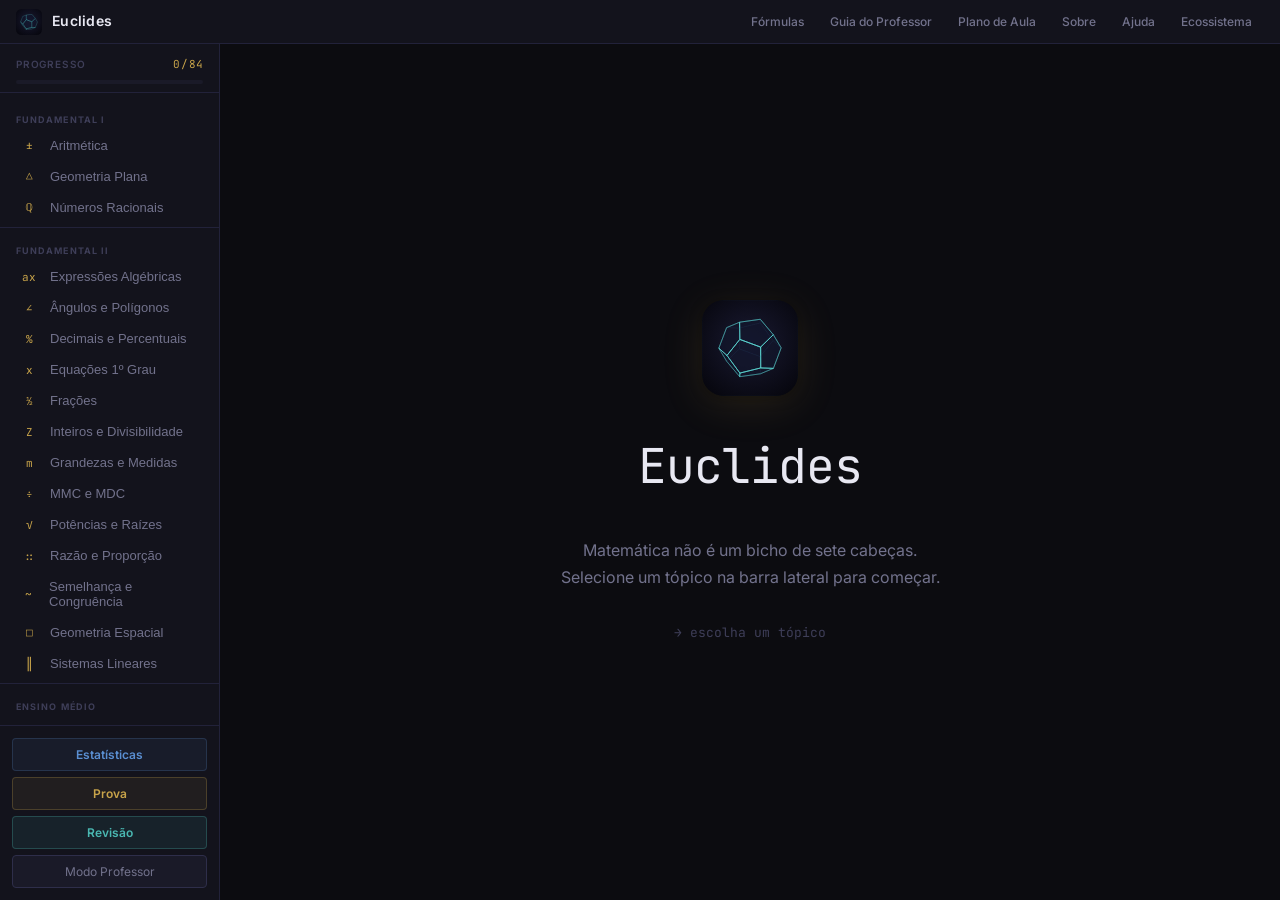
==== index.html @ f2fad710 "bugfixes, new documentation and new feature" ====
<!DOCTYPE html>
<html lang="pt-BR">
<head>
  <meta charset="UTF-8"/>
  <meta name="viewport" content="width=device-width, initial-scale=1.0"/>
  <title>Euclides</title>
  <link rel="preconnect" href="https://fonts.googleapis.com"/>
  <link href="https://fonts.googleapis.com/css2?family=Inter:wght@400;500;600&family=JetBrains+Mono:wght@400;500&display=swap" rel="stylesheet"/>
  <link rel="stylesheet" href="style.css"/>
  <link rel="icon" type="image/svg+xml" href="icon.svg"/>
  <link rel="manifest" href="manifest.json"/>
</head>
<body>
  <!-- ── Top bar ─────────────────────────────────────────────────── -->
  <header id="topbar">
    <div id="topbar-brand">
      <img src="icon.svg" class="logo-mark" alt="Euclides"/>
      <span class="logo-text">Euclides</span>
    </div>
    <nav id="topbar-nav">
      <a class="topbar-tab" href="formulas.html">Fórmulas</a>
      <a class="topbar-tab" href="guia-professor.html">Guia do Professor</a>
      <a class="topbar-tab" href="plano-aula.html">Plano de Aula</a>
      <button class="topbar-tab" onclick="TopPanel.open('sobre')">Sobre</button>
      <button class="topbar-tab" onclick="TopPanel.open('ajuda')">Ajuda</button>
      <button class="topbar-tab" onclick="TopPanel.open('ecossistema')">Ecossistema</button>
    </nav>
  </header>

  <!-- ── App shell ─────────────────────────────────────────────────── -->
  <div id="app">
    <aside id="sidebar">
      <div id="sidebar-header">
        <button id="btn-sidebar-close" onclick="Sidebar.close()" aria-label="Fechar menu">&times;</button>
      </div>
      <div id="progress-bar-wrap"></div>
      <nav id="topic-nav"></nav>
      <div id="sidebar-footer">
        <button id="btn-stats" onclick="Router.navigate('stats')">Estatísticas</button>
        <button id="btn-exam" onclick="Router.navigate('exam')">Prova</button>
        <button id="btn-review" onclick="Router.navigate('review')">Revisão</button>
        <button id="btn-teacher" onclick="Router.navigate('teacher')">Modo Professor</button>
      </div>
    </aside>
    <main id="main">
      <div id="mobile-bar">
        <button id="btn-hamburger" onclick="Sidebar.open()" aria-label="Abrir menu">&#9776;</button>
        <span class="mobile-title">Euclides</span>
      </div>
      <div id="view"></div>
    </main>
    <div id="sidebar-overlay" onclick="Sidebar.close()"></div>
  </div>

  <!-- ── Top panel modals ──────────────────────────────────────────── -->
  <div id="tpanel-overlay" onclick="TopPanel.close()"></div>
  <div id="tpanel" role="dialog" aria-modal="true">
    <div id="tpanel-header">
      <span id="tpanel-title"></span>
      <button id="tpanel-close" onclick="TopPanel.close()" aria-label="Fechar">&times;</button>
    </div>
    <div id="tpanel-body"></div>
  </div>
  <script src="js/progress.js"></script>
  <script src="js/ui.js"></script>
  <script src="js/renderer.js"></script>
  <script src="math/rng.js"></script>
  <script>window.MathGenerators = {};</script>
  <script src="math/generators/efI.js"></script>
  <script src="math/generators/efII.js"></script>
  <script src="math/generators/algebra.js"></script>
  <script src="math/generators/functions.js"></script>
  <script src="math/generators/geometry.js"></script>
  <script src="math/generators/trig.js"></script>
  <script src="math/generators/prob.js"></script>
  <script src="math/generators/matrices_logic.js"></script>
  <script src="math/generators/calculus_adv.js"></script>
  <script src="math/generators/calc_I.js"></script>
  <script src="math/generators/calc_II.js"></script>
  <script src="math/generators/calc_III.js"></script>
  <script src="math/generators/lin_alg.js"></script>
  <script src="math/generators/ode_prob.js"></script>
  <script src="math/generators/numeric_transforms.js"></script>
  <script src="math/generators/lin_alg_adv.js"></script>
  <script src="math/generators/batch3.js"></script>
  <script src="math/generators/batch4.js"></script>
  <script src="math/fallback.js"></script>
  <script src="js/wasm-loader.js"></script>
  <script src="js/teacher.js"></script>
  <script src="js/router.js"></script>

  <!-- Fundamental I (3) -->
  <script src="modules/arithmetic.js"></script>
  <script src="modules/geometry.js"></script>
  <script src="modules/rationals.js"></script>

  <!-- Fundamental II (13) -->
  <script src="modules/algebraic.js"></script>
  <script src="modules/angles.js"></script>
  <script src="modules/decimals.js"></script>
  <script src="modules/equations1.js"></script>
  <script src="modules/fractions.js"></script>
  <script src="modules/integers.js"></script>
  <script src="modules/measures.js"></script>
  <script src="modules/mmc_mdc.js"></script>
  <script src="modules/powers.js"></script>
  <script src="modules/ratio.js"></script>
  <script src="modules/similarity.js"></script>
  <script src="modules/spatial.js"></script>
  <script src="modules/systems.js"></script>

  <!-- Ensino Médio (31) -->
  <script src="modules/analytic_geo.js"></script>
  <script src="modules/binomial.js"></script>
  <script src="modules/calculus.js"></script>
  <script src="modules/cartesian.js"></script>
  <script src="modules/combinatorics.js"></script>
  <script src="modules/complex.js"></script>
  <script src="modules/conics.js"></script>
  <script src="modules/dataanalysis.js"></script>
  <script src="modules/equations2.js"></script>
  <script src="modules/exponential.js"></script>
  <script src="modules/factoring.js"></script>
  <script src="modules/finance.js"></script>
  <script src="modules/functions.js"></script>
  <script src="modules/inequalities.js"></script>
  <script src="modules/inverse_func.js"></script>
  <script src="modules/logarithms.js"></script>
  <script src="modules/logic.js"></script>
  <script src="modules/matrices.js"></script>
  <script src="modules/modular.js"></script>
  <script src="modules/nonlinear.js"></script>
  <script src="modules/polynomials.js"></script>
  <script src="modules/prob_advanced.js"></script>
  <script src="modules/probability.js"></script>
  <script src="modules/progressions.js"></script>
  <script src="modules/real_numbers.js"></script>
  <script src="modules/series.js"></script>
  <script src="modules/statistics.js"></script>
  <script src="modules/trig.js"></script>
  <script src="modules/trig_circle.js"></script>
  <script src="modules/trig_graphs.js"></script>
  <script src="modules/vectors.js"></script>

  <!-- Ensino Superior (32) -->
  <script src="modules/calc_limits.js"></script>
  <script src="modules/derivatives.js"></script>
  <script src="modules/curve_analysis.js"></script>
  <script src="modules/optimization.js"></script>
  <script src="modules/integrals.js"></script>
  <script src="modules/definite_integrals.js"></script>
  <script src="modules/series_calc.js"></script>
  <script src="modules/partial_deriv.js"></script>
  <script src="modules/multiple_integrals.js"></script>
  <script src="modules/vector_calc.js"></script>
  <script src="modules/gauss_elim.js"></script>
  <script src="modules/vector_spaces.js"></script>
  <script src="modules/lin_transformations.js"></script>
  <script src="modules/eigenvalues_adv.js"></script>
  <script src="modules/ode_first.js"></script>
  <script src="modules/ode_second.js"></script>
  <script src="modules/distributions.js"></script>
  <script src="modules/inference.js"></script>
  <script src="modules/regression.js"></script>
  <script src="modules/newton_raphson.js"></script>
  <script src="modules/numeric_integ.js"></script>
  <script src="modules/euler_method.js"></script>
  <script src="modules/gram_schmidt.js"></script>
  <script src="modules/lu_factoring.js"></script>
  <script src="modules/quadratic_forms.js"></script>
  <script src="modules/laplace.js"></script>
  <script src="modules/fourier_series.js"></script>
  <script src="modules/lagrange.js"></script>
  <script src="modules/linear_prog.js"></script>
  <script src="modules/markov.js"></script>
  <script src="modules/graph_theory.js"></script>
  <script src="modules/heat_eq.js"></script>
  <script src="modules/complex_var.js"></script>
  <script src="modules/runge_kutta.js"></script>
  <script src="modules/wave_eq.js"></script>
  <script src="modules/interpolation.js"></script>
  <script src="modules/ode_systems.js"></script>

  <script src="js/stats.js"></script>
  <script src="js/sidebar.js"></script>
  <script src="js/anim.js"></script>
  <script src="js/review.js"></script>
  <script src="js/completion.js"></script>
  <script src="js/exam.js"></script>
  <script src="js/main.js"></script>
  <script>
  /* ── TopPanel — modal controller ──────────────────────────────── */
  var TopPanel = (function () {
    var _current = null;

    var _content = {
      sobre: {
        title: 'Sobre o Euclides',
        html:
          '<p>Euclides é uma plataforma de ensino de matemática desenvolvida para cobrir ' +
          'do Ensino Fundamental I ao Ensino Superior, com foco em clareza conceitual e prática adaptativa.</p>' +
          '<h3>Cobertura</h3>' +
          '<p>84 tópicos em 4 níveis: Fundamental I, Fundamental II, Ensino Médio e Ensino Superior. ' +
          'O Ensino Superior inclui Cálculo I/II/III, Álgebra Linear, EDO, EDP, Transformadas, ' +
          'Cálculo Numérico, Grafos e Variável Complexa.</p>' +
          '<h3>Tecnologia</h3>' +
          '<p>Aplicação browser-only em HTML, CSS e JavaScript puro. Sem frameworks, sem servidor. ' +
          'Funciona offline após o primeiro acesso (PWA).</p>' +
          '<h3>Filosofia</h3>' +
          '<p>Sem infantilização. Cada tópico apresenta a matemática real — canvas com planos cartesianos, ' +
          'curvas e retratos de fase — seguido de prática com dificuldade adaptativa.</p>'
      },
      ajuda: {
        title: 'Ajuda',
        html:
          '<h3>Como usar</h3>' +
          '<div class="help-step"><div class="help-num">1</div><div>Escolha um tópico no menu lateral. Os grupos seguem a progressão curricular.</div></div>' +
          '<div class="help-step"><div class="help-num">2</div><div>Leia o <strong style="color:var(--text)">Conceito</strong> — teoria com visualização em canvas.</div></div>' +
          '<div class="help-step"><div class="help-num">3</div><div>Acompanhe o <strong style="color:var(--text)">Exemplo</strong> — resolução passo a passo.</div></div>' +
          '<div class="help-step"><div class="help-num">4</div><div>Pratique — exercícios com dificuldade ajustada pelo seu desempenho.</div></div>' +
          '<h3>Funcionalidades</h3>' +
          '<p><strong style="color:var(--text)">Prova</strong> — 20 questões cronometradas (30 min) de tópicos variados.</p>' +
          '<p><strong style="color:var(--text)">Revisão</strong> — seleção automática dos tópicos com menor acurácia.</p>' +
          '<p><strong style="color:var(--text)">Estatísticas</strong> — acurácia global, por nível e por tópico.</p>' +
          '<p><strong style="color:var(--text)">Modo Professor</strong> — criação de exercícios personalizados e folha imprimível com gabarito.</p>' +
          '<h3>Dificuldade adaptativa</h3>' +
          '<p>A dificuldade (1–5) sobe após 4 acertos consecutivos e cai após 4 erros nos últimos 5 exercícios.</p>'
      },
      ecossistema: {
        title: 'Ecossistema',
        html:
          '<p>Plataformas educacionais do mesmo ecossistema.</p>' +
          '<a class="eco-link" href="https://luddevergard3n.github.io/quintiliano/" target="_blank" rel="noopener">' +
            '<div><div class="eco-link-name">Quintiliano</div><div class="eco-link-desc">Português e literatura</div></div>' +
          '</a>' +
          '<a class="eco-link" href="https://luddevergard3n.github.io/johnson-english/" target="_blank" rel="noopener">' +
            '<div><div class="eco-link-name">Johnson English</div><div class="eco-link-desc">L\u00edngua inglesa</div></div>' +
          '</a>' +
          '<a class="eco-link" href="https://luddevergard3n.github.io/humboldt/" target="_blank" rel="noopener">' +
            '<div><div class="eco-link-name">Humboldt</div><div class="eco-link-desc">Geografia</div></div>' +
          '</a>' +
          '<a class="eco-link" href="https://luddevergard3n.github.io/Herodoto/" target="_blank" rel="noopener">' +
            '<div><div class="eco-link-name">Her\u00f3doto</div><div class="eco-link-desc">Hist\u00f3ria</div></div>' +
          '</a>' +
          '<a class="eco-link" href="https://luddevergard3n.github.io/lavoisier/" target="_blank" rel="noopener">' +
            '<div><div class="eco-link-name">Lavoisier</div><div class="eco-link-desc">Qu\u00edmica</div></div>' +
          '</a>' +
          '<a class="eco-link" href="https://luddevergard3n.github.io/archimedes/" target="_blank" rel="noopener">' +
            '<div><div class="eco-link-name">Archimedes</div><div class="eco-link-desc">F\u00edsica</div></div>' +
          '</a>'
      }
    };

    function open(key) {
      if (_current === key) { close(); return; }
      _current = key;
      var c = _content[key];
      document.getElementById('tpanel-title').textContent = c.title;
      document.getElementById('tpanel-body').innerHTML = c.html;
      document.getElementById('tpanel').classList.add('open');
      document.getElementById('tpanel-overlay').classList.add('open');
      document.querySelectorAll('.topbar-tab').forEach(function (b) {
        b.classList.toggle('active', b.textContent.toLowerCase().replace('\u00e9','e') === key);
      });
    }

    function close() {
      _current = null;
      document.getElementById('tpanel').classList.remove('open');
      document.getElementById('tpanel-overlay').classList.remove('open');
      document.querySelectorAll('.topbar-tab').forEach(function (b) {
        b.classList.remove('active');
      });
    }

    document.addEventListener('keydown', function (e) {
      if (e.key === 'Escape') close();
    });

    return { open: open, close: close };
  })();
  </script>
</body>
</html>
---- style.css ----
/* ================================================================
   Euclides — Design System
   Identity: mathematical precision, scholarly warmth.
   No gradients, no rounded excess. Grid-based, deliberate.
   ================================================================ */

/* ── Tokens ─────────────────────────────────────────────────────── */
:root {
  --bg:          #0c0c10;
  --surface:     #13131c;
  --surface-2:   #1a1a28;
  --border:      #22223a;
  --border-2:    #2e2e4a;

  --text:        #e8e8f2;
  --text-muted:  #72728c;
  --text-dim:    #3e3e58;

  --gold:        #c8a44a;    /* primary accent */
  --gold-light:  #e0bb6a;
  --gold-dim:    rgba(200,164,74,.15);

  --teal:        #4ab8b2;    /* canvas / interactive */
  --blue:        #5a8fd2;    /* secondary actions */
  --green:       #4e9e70;    /* correct */
  --red:         #c45252;    /* wrong */

  --sidebar-w:   220px;
  --radius:      4px;
  --gap:         24px;

  --font-ui:     'Inter', system-ui, sans-serif;
  --font-mono:   'JetBrains Mono', 'Fira Code', monospace;
}

/* ── Reset ──────────────────────────────────────────────────────── */
*, *::before, *::after { box-sizing: border-box; margin: 0; padding: 0; }

html, body { height: 100%; overflow: hidden; }

body {
  font-family: var(--font-ui);
  font-size: 14px;
  background: var(--bg);
  color: var(--text);
  line-height: 1.6;
  -webkit-font-smoothing: antialiased;
}

/* ── App shell ──────────────────────────────────────────────────── */
/* ── Top bar ────────────────────────────────────────────────────── */
#topbar {
  height: 44px;
  flex-shrink: 0;
  background: var(--surface);
  border-bottom: 1px solid var(--border);
  display: flex;
  align-items: center;
  justify-content: space-between;
  padding: 0 16px;
  position: relative;
  z-index: 200;
}

#topbar-brand {
  display: flex;
  align-items: center;
  gap: 10px;
}

#topbar-brand .logo-mark {
  width: 26px;
  height: 26px;
  flex-shrink: 0;
}

#topbar-brand .logo-text {
  font-size: 14px;
  font-weight: 600;
  letter-spacing: .02em;
  color: var(--text);
}

#topbar-nav {
  display: flex;
  gap: 2px;
}

.topbar-tab {
  background: transparent;
  border: none;
  color: var(--text-muted);
  font-family: var(--font-ui);
  font-size: 12px;
  font-weight: 500;
  padding: 5px 12px;
  border-radius: var(--radius);
  cursor: pointer;
  transition: color .15s, background .15s;
  text-decoration: none;
  display: inline-flex;
  align-items: center;
}

.topbar-tab:hover {
  color: var(--text);
  background: var(--surface-2);
}

.topbar-tab.active {
  color: var(--gold);
  background: var(--gold-dim);
}

/* ── App shell (below topbar) ───────────────────────────────────── */
body {
  display: flex;
  flex-direction: column;
  height: 100vh;
  overflow: hidden;
}

#app {
  display: flex;
  flex: 1;
  overflow: hidden;
}

/* ── Sidebar ────────────────────────────────────────────────────── */
#sidebar {
  width: var(--sidebar-w);
  flex-shrink: 0;
  background: var(--surface);
  border-right: 1px solid var(--border);
  display: flex;
  flex-direction: column;
  overflow: hidden;
}

#sidebar-header {
  display: none;   /* shown only on mobile via media query */
  align-items: center;
  justify-content: flex-end;
  padding: 10px 12px 8px;
  border-bottom: 1px solid var(--border);
  min-height: 36px;
}

/* logo styles defined inside #topbar-brand above */

#topic-nav {
  flex: 1;
  overflow-y: auto;
  padding: 8px 0;
  scrollbar-width: thin;
  scrollbar-color: var(--border-2) transparent;
}

.nav-section-label {
  font-size: 9px;
  font-weight: 700;
  letter-spacing: .12em;
  text-transform: uppercase;
  color: var(--text-dim);
  padding: 16px 16px 3px;
  border-top: 1px solid var(--border);
  margin-top: 4px;
}

.nav-section-label:first-child {
  border-top: none;
  margin-top: 0;
  padding-top: 12px;
}

.nav-subgroup-label {
  font-size: 9px;
  font-weight: 600;
  letter-spacing: .08em;
  text-transform: uppercase;
  color: var(--gold);
  opacity: .55;
  padding: 8px 20px 2px;
}

.nav-item {
  display: flex;
  align-items: center;
  gap: 10px;
  padding: 8px 16px;
  cursor: pointer;
  color: var(--text-muted);
  font-size: 13px;
  border: none;
  background: none;
  width: 100%;
  text-align: left;
  transition: color .15s, background .15s;
  border-left: 2px solid transparent;
}

.nav-item:hover {
  color: var(--text);
  background: var(--surface-2);
}

.nav-item.active {
  color: var(--gold);
  background: var(--gold-dim);
  border-left-color: var(--gold);
}

.nav-item.coming-soon {
  opacity: .4;
  cursor: not-allowed;
}

.nav-item.coming-soon:hover {
  color: var(--text-muted);
  background: none;
}

.nav-badge {
  margin-left: auto;
  font-size: 10px;
  font-family: var(--font-mono);
  background: var(--surface-2);
  color: var(--text-dim);
  padding: 1px 5px;
  border-radius: 2px;
}

.nav-item.active .nav-badge,
.nav-item:hover .nav-badge {
  background: var(--gold-dim);
  color: var(--gold);
}

#sidebar-footer {
  padding: 12px;
  border-top: 1px solid var(--border);
}

#btn-teacher {
  width: 100%;
  padding: 8px;
  background: var(--surface-2);
  border: 1px solid var(--border-2);
  border-radius: var(--radius);
  color: var(--text-muted);
  font-family: var(--font-ui);
  font-size: 12px;
  cursor: pointer;
  transition: color .15s, border-color .15s;
}

#btn-teacher:hover {
  color: var(--text);
  border-color: var(--gold);
}

/* ── Top panel modal ─────────────────────────────────────────────── */
#tpanel-overlay {
  display: none;
  position: fixed;
  inset: 0;
  background: rgba(0,0,0,.5);
  z-index: 500;
}

#tpanel {
  display: none;
  position: fixed;
  top: 44px;
  right: 0;
  width: 320px;
  max-height: calc(100vh - 44px);
  background: var(--surface);
  border-left: 1px solid var(--border);
  border-bottom: 1px solid var(--border);
  z-index: 501;
  flex-direction: column;
  overflow: hidden;
}

#tpanel.open,
#tpanel-overlay.open {
  display: flex;
}

#tpanel-header {
  display: flex;
  align-items: center;
  justify-content: space-between;
  padding: 14px 16px 12px;
  border-bottom: 1px solid var(--border);
  flex-shrink: 0;
}

#tpanel-title {
  font-family: var(--font-ui);
  font-size: 13px;
  font-weight: 600;
  color: var(--text);
}

#tpanel-close {
  background: transparent;
  border: none;
  color: var(--text-muted);
  font-size: 18px;
  line-height: 1;
  cursor: pointer;
  padding: 0 2px;
  transition: color .15s;
}

#tpanel-close:hover { color: var(--text); }

#tpanel-body {
  padding: 20px 16px;
  overflow-y: auto;
  flex: 1;
  font-family: var(--font-ui);
  font-size: 13px;
  color: var(--text-muted);
  line-height: 1.6;
}

#tpanel-body h3 {
  font-size: 11px;
  font-weight: 700;
  letter-spacing: .1em;
  text-transform: uppercase;
  color: var(--text-dim);
  margin: 16px 0 6px;
}

#tpanel-body h3:first-child { margin-top: 0; }

#tpanel-body p { margin: 0 0 10px; }

#tpanel-body a {
  color: var(--blue);
  text-decoration: none;
}

#tpanel-body a:hover { text-decoration: underline; }

.eco-link {
  display: flex;
  align-items: center;
  gap: 10px;
  padding: 9px 10px;
  border-radius: var(--radius);
  border: 1px solid var(--border);
  background: var(--surface-2);
  margin-bottom: 6px;
  text-decoration: none !important;
  transition: border-color .15s, background .15s;
}

.eco-link:hover {
  border-color: var(--gold) !important;
  background: var(--gold-dim) !important;
}

.eco-link-name {
  font-size: 13px;
  font-weight: 500;
  color: var(--text);
}

.eco-link-desc {
  font-size: 11px;
  color: var(--text-muted);
  margin-top: 1px;
}

.help-step {
  display: flex;
  gap: 10px;
  margin-bottom: 12px;
}

.help-num {
  font-family: var(--font-mono);
  font-size: 11px;
  font-weight: 600;
  color: var(--gold);
  background: var(--gold-dim);
  border-radius: 50%;
  width: 20px;
  height: 20px;
  display: flex;
  align-items: center;
  justify-content: center;
  flex-shrink: 0;
  margin-top: 1px;
}

/* ── Main content ───────────────────────────────────────────────── */
#main {
  flex: 1;
  overflow: hidden;
  display: flex;
  flex-direction: column;
}

#view {
  flex: 1;
  overflow-y: auto;
  scrollbar-width: thin;
  scrollbar-color: var(--border-2) transparent;
}

/* ── Home screen ────────────────────────────────────────────────── */
.home-screen {
  display: flex;
  flex-direction: column;
  align-items: center;
  justify-content: center;
  height: 100%;
  gap: 32px;
  padding: var(--gap);
}

.home-icon {
  width: 96px;
  height: 96px;
  border-radius: 22px;
  box-shadow: 0 8px 40px rgba(200,164,74,0.15), 0 2px 12px rgba(0,0,0,0.5);
}

.home-title {
  font-family: var(--font-mono);
  font-size: 48px;
  font-weight: 400;
  color: var(--text);
  letter-spacing: -.02em;
}

.home-subtitle {
  font-size: 16px;
  color: var(--text-muted);
  text-align: center;
  max-width: 480px;
  line-height: 1.7;
}

.home-prompt {
  font-size: 13px;
  color: var(--text-dim);
}

/* ── Progress bar (sidebar) ─────────────────────────────────────── */
#progress-bar-wrap {
  padding: 12px 16px 8px;
  border-bottom: 1px solid var(--border);
}

.prog-bar-row {
  display: flex;
  justify-content: space-between;
  align-items: baseline;
  margin-bottom: 6px;
}

.prog-label {
  font-size: 10px;
  font-weight: 600;
  letter-spacing: .08em;
  text-transform: uppercase;
  color: var(--text-dim);
}

.prog-value {
  font-family: var(--font-mono);
  font-size: 11px;
  color: var(--gold);
}

.prog-bar-track {
  height: 4px;
  background: var(--surface-2);
  border-radius: 2px;
  overflow: hidden;
}

.prog-bar-fill {
  height: 100%;
  background: linear-gradient(90deg, var(--teal), var(--gold));
  border-radius: 2px;
  transition: width .4s ease;
  min-width: 0%;
}

/* ── Review button ──────────────────────────────────────────────── */
#btn-review {
  width: 100%;
  padding: 8px;
  background: rgba(93,232,224,0.07);
  border: 1px solid rgba(93,232,224,0.2);
  border-radius: var(--radius);
  color: var(--teal);
  font-family: var(--font-ui);
  font-size: 12px;
  font-weight: 600;
  cursor: pointer;
  margin-bottom: 6px;
  transition: background .15s, border-color .15s;
}

#btn-review:hover {
  background: rgba(93,232,224,0.14);
  border-color: var(--teal);
}

/* ── Review screen ──────────────────────────────────────────────── */
.review-screen {
  display: flex;
  flex-direction: column;
  height: 100%;
  padding: 32px;
  gap: 24px;
}

.review-header {
  display: flex;
  justify-content: space-between;
  align-items: center;
  flex-shrink: 0;
}

.review-meta {
  display: flex;
  flex-direction: column;
  gap: 2px;
}

.review-label {
  font-size: 10px;
  font-weight: 600;
  letter-spacing: .1em;
  text-transform: uppercase;
  color: var(--text-dim);
}

.review-topic {
  font-family: var(--font-mono);
  font-size: 15px;
  font-weight: 500;
}

.review-stats {
  display: flex;
  align-items: center;
  gap: 8px;
  font-size: 13px;
  color: var(--text-muted);
}

.stat-val {
  font-family: var(--font-mono);
  font-size: 18px;
  font-weight: 600;
  color: var(--text);
}

.stat-sep { color: var(--text-dim); }

.streak-badge {
  font-size: 13px;
  color: var(--gold);
  margin-left: 8px;
}

.review-body {
  flex: 1;
  overflow-y: auto;
  display: flex;
  align-items: flex-start;
  justify-content: center;
}

.review-footer {
  display: flex;
  justify-content: space-between;
  align-items: center;
  flex-shrink: 0;
  padding-top: 8px;
  border-top: 1px solid var(--border);
}

.review-empty {
  text-align: center;
  padding: 64px 32px;
  color: var(--text-muted);
}

/* ── Correct answer flash animation ────────────────────────────── */
@keyframes flashCorrect {
  0%   { text-shadow: 0 0 0 transparent; }
  20%  { text-shadow: 0 0 12px rgba(93,232,224,0.8); color: var(--teal); }
  100% { text-shadow: none; }
}

.feedback-line.anim-flash {
  animation: flashCorrect .6s ease-out forwards;
}


.topic-screen {
  display: grid;
  grid-template-columns: 1fr 420px;
  height: 100%;
  overflow: hidden;
}

.topic-screen.no-canvas {
  grid-template-columns: 1fr;
}

.topic-content {
  overflow-y: auto;
  padding: var(--gap) 32px;
  scrollbar-width: thin;
  scrollbar-color: var(--border-2) transparent;
}

.topic-canvas-panel {
  border-left: 1px solid var(--border);
  background: var(--surface);
  display: flex;
  flex-direction: column;
  align-items: center;
  justify-content: center;
  padding: 16px;
  gap: 16px;
}

/* ── Breadcrumb ─────────────────────────────────────────────────── */
.breadcrumb {
  display: flex;
  align-items: center;
  gap: 6px;
  font-size: 12px;
  color: var(--text-dim);
  margin-bottom: 28px;
}

.breadcrumb span { cursor: pointer; transition: color .15s; }
.breadcrumb span:hover { color: var(--text-muted); }
.breadcrumb .sep { color: var(--text-dim); }
.breadcrumb .current { color: var(--text-muted); cursor: default; }

/* ── Phase header ───────────────────────────────────────────────── */
.phase-bar {
  display: flex;
  align-items: center;
  gap: 0;
  margin-bottom: 32px;
  border: 1px solid var(--border);
  border-radius: var(--radius);
  overflow: hidden;
  width: fit-content;
}

.phase-step {
  padding: 6px 16px;
  font-size: 12px;
  font-weight: 500;
  color: var(--text-dim);
  background: var(--surface);
  border-right: 1px solid var(--border);
  cursor: pointer;
  transition: color .15s, background .15s;
}

.phase-step:last-child { border-right: none; }
.phase-step:hover { color: var(--text-muted); background: var(--surface-2); }

.phase-step.active {
  color: var(--gold);
  background: var(--gold-dim);
}

.phase-step.done {
  color: var(--green);
}

/* ── Content typography ─────────────────────────────────────────── */
.topic-title {
  font-size: 26px;
  font-weight: 600;
  color: var(--text);
  margin-bottom: 8px;
  line-height: 1.25;
}

.topic-meta {
  font-size: 12px;
  color: var(--text-dim);
  font-family: var(--font-mono);
  margin-bottom: 28px;
}

.content-block {
  margin-bottom: 24px;
  max-width: 640px;
}

.content-block p {
  color: var(--text-muted);
  line-height: 1.75;
  margin-bottom: 14px;
}

.content-block p:last-child { margin-bottom: 0; }

.concept-highlight {
  background: var(--surface-2);
  border-left: 3px solid var(--gold);
  padding: 14px 18px;
  border-radius: 0 var(--radius) var(--radius) 0;
  margin: 20px 0;
  font-family: var(--font-mono);
  font-size: 14px;
  color: var(--text);
  line-height: 1.8;
}

.concept-highlight .hl-label {
  font-size: 10px;
  font-weight: 600;
  letter-spacing: .1em;
  text-transform: uppercase;
  color: var(--gold);
  margin-bottom: 6px;
}

/* ── Example step display ───────────────────────────────────────── */
.example-step-bar {
  display: flex;
  align-items: center;
  gap: 12px;
  margin-bottom: 24px;
}

.step-counter {
  font-family: var(--font-mono);
  font-size: 12px;
  color: var(--text-dim);
}

.step-progress {
  flex: 1;
  height: 2px;
  background: var(--border);
  border-radius: 1px;
  overflow: hidden;
}

.step-progress-fill {
  height: 100%;
  background: var(--gold);
  transition: width .3s ease;
}

.step-description {
  background: var(--surface-2);
  border: 1px solid var(--border-2);
  border-radius: var(--radius);
  padding: 14px 18px;
  margin-bottom: 24px;
  font-size: 14px;
  color: var(--text-muted);
  max-width: 640px;
  min-height: 52px;
}

.step-description strong { color: var(--text); font-weight: 500; }

/* ── Practice area ──────────────────────────────────────────────── */
.practice-header {
  display: flex;
  align-items: baseline;
  justify-content: space-between;
  margin-bottom: 24px;
  max-width: 640px;
}

.exercise-counter {
  font-family: var(--font-mono);
  font-size: 12px;
  color: var(--text-dim);
}

.hint-toggle {
  display: flex;
  align-items: center;
  gap: 8px;
  font-size: 12px;
  color: var(--text-dim);
  cursor: pointer;
  user-select: none;
}

.toggle-switch {
  width: 30px;
  height: 16px;
  background: var(--border-2);
  border-radius: 8px;
  position: relative;
  transition: background .2s;
}

.toggle-switch.on { background: var(--gold); }

.toggle-knob {
  position: absolute;
  top: 2px; left: 2px;
  width: 12px; height: 12px;
  background: var(--text);
  border-radius: 50%;
  transition: left .2s;
}

.toggle-switch.on .toggle-knob { left: 16px; }

.exercise-card {
  background: var(--surface);
  border: 1px solid var(--border);
  border-radius: var(--radius);
  padding: 24px;
  max-width: 640px;
  margin-bottom: 20px;
}

.exercise-statement {
  font-size: 15px;
  color: var(--text);
  line-height: 1.65;
  margin-bottom: 20px;
}

.exercise-equation {
  font-family: var(--font-mono);
  font-size: 20px;
  color: var(--gold);
  text-align: center;
  padding: 16px;
  background: var(--surface-2);
  border-radius: var(--radius);
  margin-bottom: 24px;
  letter-spacing: .03em;
}

.answer-row {
  display: flex;
  align-items: center;
  gap: 12px;
  margin-bottom: 16px;
}

.answer-label {
  font-family: var(--font-mono);
  font-size: 14px;
  color: var(--text-muted);
  white-space: nowrap;
}

.answer-input {
  flex: 1;
  max-width: 220px;
  background: var(--surface-2);
  border: 1px solid var(--border-2);
  border-radius: var(--radius);
  padding: 9px 14px;
  font-family: var(--font-mono);
  font-size: 16px;
  color: var(--text);
  outline: none;
  transition: border-color .15s;
}

.answer-input:focus { border-color: var(--gold); }
.answer-input.correct { border-color: var(--green); }
.answer-input.wrong   { border-color: var(--red); }

.feedback-line {
  font-size: 13px;
  min-height: 20px;
  margin-bottom: 16px;
  font-family: var(--font-mono);
}

.feedback-line.correct { color: var(--green); }
.feedback-line.wrong   { color: var(--red); }

.hint-box {
  background: var(--surface-2);
  border: 1px solid var(--border-2);
  border-left: 3px solid var(--teal);
  border-radius: 0 var(--radius) var(--radius) 0;
  padding: 12px 16px;
  font-size: 13px;
  color: var(--text-muted);
  margin-bottom: 16px;
  line-height: 1.65;
  max-width: 580px;
}

.hint-box .hint-label {
  font-size: 10px;
  font-weight: 600;
  letter-spacing: .08em;
  text-transform: uppercase;
  color: var(--teal);
  margin-bottom: 5px;
}

/* ── Buttons ────────────────────────────────────────────────────── */
.btn {
  display: inline-flex;
  align-items: center;
  gap: 8px;
  padding: 9px 20px;
  border: 1px solid var(--border-2);
  border-radius: var(--radius);
  background: var(--surface-2);
  color: var(--text-muted);
  font-family: var(--font-ui);
  font-size: 13px;
  font-weight: 500;
  cursor: pointer;
  transition: color .15s, border-color .15s, background .15s;
  text-decoration: none;
}

.btn:hover { color: var(--text); border-color: var(--text-dim); }

.btn-primary {
  background: var(--gold-dim);
  border-color: var(--gold);
  color: var(--gold-light);
}

.btn-primary:hover {
  background: rgba(200,164,74,.25);
  color: var(--gold-light);
}

.btn-sm {
  padding: 6px 14px;
  font-size: 12px;
}

.btn-row {
  display: flex;
  align-items: center;
  gap: 10px;
  flex-wrap: wrap;
}

/* ── Canvas ─────────────────────────────────────────────────────── */
#main-canvas {
  display: block;
  border-radius: var(--radius);
  border: 1px solid var(--border);
}

/* ── Teacher mode ───────────────────────────────────────────────── */
.teacher-screen {
  padding: var(--gap) 32px;
  max-width: 760px;
}

.teacher-title {
  font-size: 22px;
  font-weight: 600;
  color: var(--text);
  margin-bottom: 6px;
}

.teacher-desc {
  font-size: 13px;
  color: var(--text-muted);
  margin-bottom: 32px;
}

.form-group {
  margin-bottom: 20px;
}

.form-label {
  display: block;
  font-size: 12px;
  font-weight: 500;
  color: var(--text-muted);
  margin-bottom: 6px;
  text-transform: uppercase;
  letter-spacing: .06em;
}

.form-input, .form-select, .form-textarea {
  width: 100%;
  background: var(--surface-2);
  border: 1px solid var(--border-2);
  border-radius: var(--radius);
  padding: 9px 14px;
  font-family: var(--font-ui);
  font-size: 14px;
  color: var(--text);
  outline: none;
  transition: border-color .15s;
}

.form-input:focus, .form-select:focus, .form-textarea:focus {
  border-color: var(--gold);
}

.form-select { cursor: pointer; }

.form-textarea {
  resize: vertical;
  min-height: 80px;
  font-family: var(--font-mono);
  font-size: 13px;
}

.hint-fields { display: flex; flex-direction: column; gap: 8px; }

/* ── Exercise list (teacher) ────────────────────────────────────── */
.exercise-list {
  margin-top: 40px;
}

.exercise-list-title {
  font-size: 13px;
  font-weight: 600;
  color: var(--text-muted);
  text-transform: uppercase;
  letter-spacing: .08em;
  margin-bottom: 14px;
  padding-bottom: 8px;
  border-bottom: 1px solid var(--border);
}

.exercise-item {
  display: flex;
  align-items: center;
  justify-content: space-between;
  padding: 10px 14px;
  background: var(--surface);
  border: 1px solid var(--border);
  border-radius: var(--radius);
  margin-bottom: 8px;
  gap: 12px;
}

.exercise-item-info { flex: 1; min-width: 0; }

.exercise-item-topic {
  font-size: 10px;
  font-family: var(--font-mono);
  color: var(--gold);
  text-transform: uppercase;
  letter-spacing: .06em;
  margin-bottom: 2px;
}

.exercise-item-stmt {
  font-size: 13px;
  color: var(--text);
  white-space: nowrap;
  overflow: hidden;
  text-overflow: ellipsis;
}

.btn-icon {
  background: none;
  border: none;
  color: var(--text-dim);
  cursor: pointer;
  padding: 4px;
  font-size: 14px;
  line-height: 1;
  transition: color .15s;
  flex-shrink: 0;
}

.btn-icon:hover { color: var(--red); }

/* ── Divider ─────────────────────────────────────────────────────── */
hr.section-divider {
  border: none;
  border-top: 1px solid var(--border);
  margin: 32px 0;
}

/* ── Util ────────────────────────────────────────────────────────── */
.sr-only { position: absolute; width: 1px; height: 1px; overflow: hidden; clip: rect(0,0,0,0); }
.text-mono { font-family: var(--font-mono); }
.text-gold  { color: var(--gold); }
.text-muted { color: var(--text-muted); }
.text-dim   { color: var(--text-dim); }
.mt-8  { margin-top: 8px; }
.mt-16 { margin-top: 16px; }
.mt-24 { margin-top: 24px; }
.mb-0  { margin-bottom: 0 !important; }

/* ── Exam button ────────────────────────────────────────────────── */
#btn-exam {
  width: 100%;
  padding: 8px;
  background: rgba(200,164,74,0.08);
  border: 1px solid rgba(200,164,74,0.25);
  border-radius: var(--radius);
  color: var(--gold);
  font-family: var(--font-ui);
  font-size: 12px;
  font-weight: 600;
  cursor: pointer;
  margin-bottom: 6px;
  transition: background .15s, border-color .15s;
}
#btn-exam:hover {
  background: rgba(200,164,74,0.16);
  border-color: var(--gold);
}

/* ── Completion overlay ─────────────────────────────────────────── */
#completion-overlay {
  position: fixed;
  inset: 0;
  z-index: 10000;
  display: flex;
  align-items: center;
  justify-content: center;
  opacity: 0;
  transition: opacity .25s ease;
  pointer-events: none;
}
#completion-overlay.cpl-visible {
  opacity: 1;
  pointer-events: all;
}
#completion-overlay.cpl-hiding {
  opacity: 0;
  pointer-events: none;
}
.cpl-backdrop {
  position: absolute;
  inset: 0;
  background: rgba(5,5,14,.82);
  backdrop-filter: blur(4px);
}
.cpl-card {
  position: relative;
  z-index: 1;
  background: var(--surface);
  border: 1px solid var(--border-2);
  border-radius: 12px;
  padding: 40px 48px;
  max-width: 420px;
  width: 90%;
  text-align: center;
  box-shadow: 0 24px 80px rgba(0,0,0,.6), 0 0 0 1px rgba(200,164,74,.08);
  transform: translateY(12px);
  transition: transform .3s ease;
}
#completion-overlay.cpl-visible .cpl-card {
  transform: translateY(0);
}
.cpl-icon {
  margin-bottom: 20px;
  display: flex;
  justify-content: center;
}
.cpl-title {
  font-size: 11px;
  font-weight: 600;
  letter-spacing: .12em;
  text-transform: uppercase;
  color: var(--text-dim);
  margin-bottom: 8px;
}
.cpl-topic {
  font-family: var(--font-mono);
  font-size: 22px;
  color: var(--gold);
  margin-bottom: 16px;
}
.cpl-body {
  font-size: 14px;
  color: var(--text-muted);
  line-height: 1.6;
  margin-bottom: 28px;
}
.cpl-actions {
  display: flex;
  gap: 10px;
  justify-content: center;
}

/* ── Exam screen ────────────────────────────────────────────────── */
.exam-screen {
  display: flex;
  flex-direction: column;
  height: 100%;
  padding: 28px 32px;
  gap: 20px;
}
.exam-results {
  align-items: center;
  justify-content: center;
}
.exam-header {
  display: flex;
  justify-content: space-between;
  align-items: flex-end;
  flex-shrink: 0;
}
.exam-progress-wrap { flex: 1; margin-right: 32px; }
.exam-progress-row {
  display: flex;
  justify-content: space-between;
  margin-bottom: 6px;
}
.exam-label {
  font-size: 10px;
  font-weight: 600;
  letter-spacing: .1em;
  text-transform: uppercase;
  color: var(--text-dim);
}
.exam-counter {
  font-family: var(--font-mono);
  font-size: 12px;
  color: var(--text-muted);
}
.exam-prog-track {
  height: 4px;
  background: var(--surface-2);
  border-radius: 2px;
  overflow: hidden;
}
.exam-prog-fill {
  height: 100%;
  background: linear-gradient(90deg, var(--blue), var(--teal));
  border-radius: 2px;
  transition: width .3s ease;
}
.exam-timer-wrap {
  display: flex;
  flex-direction: column;
  align-items: flex-end;
  gap: 2px;
}
.exam-timer-label {
  font-size: 10px;
  letter-spacing: .08em;
  text-transform: uppercase;
  color: var(--text-dim);
}
.exam-timer {
  font-family: var(--font-mono);
  font-size: 22px;
  font-weight: 600;
  color: var(--text);
  letter-spacing: .04em;
  transition: color .3s;
}
.exam-timer-urgent {
  color: var(--red) !important;
  animation: timerPulse .8s ease-in-out infinite;
}
@keyframes timerPulse {
  0%,100% { opacity: 1; }
  50%      { opacity: .5; }
}
.exam-body {
  flex: 1;
  overflow-y: auto;
  display: flex;
  align-items: flex-start;
  justify-content: center;
}
.exam-footer {
  display: flex;
  justify-content: space-between;
  align-items: center;
  flex-shrink: 0;
  padding-top: 12px;
  border-top: 1px solid var(--border);
}
.exam-score-live {
  font-family: var(--font-mono);
  font-size: 12px;
  color: var(--teal);
}
.exam-topic-tag {
  font-size: 11px;
  font-weight: 600;
  letter-spacing: .08em;
  text-transform: uppercase;
  color: var(--text-dim);
  margin-bottom: 12px;
}

/* ── Exam results ───────────────────────────────────────────────── */
.result-card {
  background: var(--surface);
  border: 1px solid var(--border-2);
  border-radius: 12px;
  padding: 48px 56px;
  max-width: 440px;
  width: 90%;
  text-align: center;
  box-shadow: 0 24px 80px rgba(0,0,0,.5);
}
.result-score-ring {
  display: flex;
  justify-content: center;
  margin-bottom: 24px;
}
.result-title {
  font-size: 11px;
  font-weight: 600;
  letter-spacing: .12em;
  text-transform: uppercase;
  color: var(--text-dim);
  margin-bottom: 28px;
}
.result-stats {
  display: flex;
  justify-content: center;
  gap: 36px;
  margin-bottom: 20px;
}
.result-stat {
  display: flex;
  flex-direction: column;
  align-items: center;
  gap: 4px;
}
.result-stat-val {
  font-family: var(--font-mono);
  font-size: 28px;
  font-weight: 600;
  line-height: 1;
}
.result-stat-label {
  font-size: 11px;
  color: var(--text-dim);
  text-transform: uppercase;
  letter-spacing: .06em;
}
.result-time {
  font-size: 13px;
  color: var(--text-dim);
  font-family: var(--font-mono);
  margin-bottom: 0;
}

/* ── Teacher tabs ───────────────────────────────────────────────── */
.teacher-tabs {
  display: flex;
  gap: 2px;
  margin-bottom: 24px;
  border-bottom: 1px solid var(--border);
  padding-bottom: 0;
}

.t-tab {
  padding: 8px 18px;
  background: none;
  border: none;
  border-bottom: 2px solid transparent;
  color: var(--text-muted);
  font-family: var(--font-ui);
  font-size: 13px;
  font-weight: 500;
  cursor: pointer;
  margin-bottom: -1px;
  transition: color .15s, border-color .15s;
}

.t-tab:hover { color: var(--text); }

.t-tab-active {
  color: var(--gold);
  border-bottom-color: var(--gold);
}

/* ── Sheet controls ─────────────────────────────────────────────── */
.sheet-controls {
  display: grid;
  grid-template-columns: 1fr 1fr 1fr;
  gap: 0 20px;
  align-items: end;
}

.sheet-controls .btn-row {
  grid-column: 1 / -1;
  margin-top: 4px;
}

/* ── Sheet preview (screen) ─────────────────────────────────────── */
.sh-sheet {
  margin-top: 28px;
  background: #fff;
  color: #111;
  border-radius: 4px;
  padding: 32px 40px;
  box-shadow: 0 4px 32px rgba(0,0,0,.4);
  font-family: Georgia, 'Times New Roman', serif;
  max-width: 780px;
}

.sh-header {
  display: flex;
  justify-content: space-between;
  align-items: flex-start;
  gap: 24px;
  margin-bottom: 12px;
}

.sh-header-col {
  flex: 1;
}

.sh-header-right {
  text-align: right;
}

.sh-header-center {
  text-align: center;
  flex: 0 0 auto;
}

.sh-title {
  font-size: 20px;
  font-weight: bold;
  letter-spacing: .04em;
  color: #111;
}

.sh-subtitle {
  font-size: 13px;
  color: #444;
  margin-top: 2px;
}

.sh-field-line {
  border-bottom: 1px solid #999;
  height: 22px;
  margin-bottom: 4px;
}

.sh-field-label {
  font-size: 10px;
  color: #888;
  font-family: Arial, sans-serif;
  text-transform: uppercase;
  letter-spacing: .06em;
}

.sh-date {
  font-size: 11px;
  color: #888;
  font-family: Arial, sans-serif;
  margin-top: 6px;
}

.sh-divider {
  border: none;
  border-top: 1.5px solid #222;
  margin: 8px 0 20px;
}

.sh-exercises {
  display: flex;
  flex-direction: column;
  gap: 20px;
}

.sh-exercise {
  display: flex;
  gap: 12px;
  page-break-inside: avoid;
}

.sh-num {
  font-size: 15px;
  font-weight: bold;
  color: #222;
  min-width: 28px;
  padding-top: 1px;
  flex-shrink: 0;
  font-family: Arial, sans-serif;
}

.sh-diff-badge {
  display: inline-block;
  font-size: 9px;
  font-weight: normal;
  background: #eee;
  color: #555;
  border-radius: 3px;
  padding: 1px 5px;
  vertical-align: middle;
  font-family: Arial, sans-serif;
  margin-left: 3px;
}

.sh-body {
  flex: 1;
}

.sh-statement {
  font-size: 13.5px;
  line-height: 1.55;
  color: #111;
  margin: 0 0 6px;
}

.sh-equation {
  font-family: 'Courier New', monospace;
  font-size: 13px;
  color: #333;
  margin-bottom: 8px;
  padding: 4px 8px;
  background: #f5f5f5;
  border-left: 3px solid #bbb;
  display: inline-block;
}

.sh-answer-line {
  display: flex;
  align-items: center;
  gap: 8px;
  margin-top: 6px;
}

.sh-answer-label {
  font-size: 12px;
  color: #555;
  font-family: Arial, sans-serif;
  flex-shrink: 0;
}

.sh-blank {
  flex: 1;
  border-bottom: 1px solid #aaa;
  height: 18px;
  max-width: 200px;
}

.sh-answer-key {
  margin-top: 32px;
  padding-top: 16px;
  border-top: 1px dashed #bbb;
  page-break-before: auto;
}

.sh-key-title {
  font-size: 12px;
  font-weight: bold;
  text-transform: uppercase;
  letter-spacing: .08em;
  color: #444;
  font-family: Arial, sans-serif;
  margin-bottom: 10px;
}

.sh-key-grid {
  display: flex;
  flex-wrap: wrap;
  gap: 8px 24px;
}

.sh-key-item {
  font-size: 12px;
  color: #333;
  font-family: 'Courier New', monospace;
  min-width: 80px;
}

.sh-footer {
  margin-top: 32px;
  font-size: 10px;
  color: #bbb;
  text-align: center;
  font-family: Arial, sans-serif;
  letter-spacing: .04em;
}

/* ── Print stylesheet ───────────────────────────────────────────── */
@media print {
  /* Hide everything except the sheet */
  body > * { display: none !important; }
  #app      { display: none !important; }

  .sh-sheet {
    display: block !important;
    position: fixed;
    inset: 0;
    margin: 0;
    padding: 18mm 20mm;
    box-shadow: none;
    border-radius: 0;
    background: #fff;
    color: #000;
    max-width: none;
    font-size: 12pt;
  }

  .sh-title    { font-size: 16pt; }
  .sh-subtitle { font-size: 11pt; }
  .sh-statement{ font-size: 11pt; }
  .sh-equation { font-size: 10.5pt; }

  .sh-exercise { page-break-inside: avoid; }
  .sh-answer-key { page-break-before: auto; }

  @page {
    size: A4 portrait;
    margin: 0;
  }
}

/* ── Mobile sidebar ─────────────────────────────────────────────── */

#btn-sidebar-close {
  display: none;
  background: none;
  border: none;
  color: var(--text-muted);
  font-size: 20px;
  line-height: 1;
  cursor: pointer;
  padding: 4px 6px;
  margin-left: auto;
}
#btn-sidebar-close:hover { color: var(--text); }

#mobile-bar {
  display: none;
  align-items: center;
  gap: 12px;
  padding: 10px 16px;
  border-bottom: 1px solid var(--border);
  flex-shrink: 0;
}

#btn-hamburger {
  background: none;
  border: none;
  color: var(--text-muted);
  font-size: 18px;
  cursor: pointer;
  padding: 4px 6px;
  line-height: 1;
}
#btn-hamburger:hover { color: var(--text); }

.mobile-title {
  font-family: var(--font-mono);
  font-size: 15px;
  font-weight: 500;
  color: var(--text);
}

#sidebar-overlay {
  display: none;
  position: fixed;
  inset: 0;
  background: rgba(0,0,0,.55);
  z-index: 99;
}

@media (max-width: 640px) {
  :root { --sidebar-w: 260px; }

  #main {
    flex-direction: column;
  }

  #mobile-bar {
    display: flex;
  }

  #view {
    flex: 1;
    overflow-y: auto;
  }

  #topbar-nav { gap: 0; }
  .topbar-tab  { padding: 5px 8px; font-size: 11px; }

  #sidebar {
    position: fixed;
    left: 0;
    top: 44px;           /* below topbar */
    height: calc(100% - 44px);
    z-index: 100;
    transform: translateX(-100%);
    transition: transform .25s ease;
    box-shadow: 4px 0 24px rgba(0,0,0,.5);
  }

  #sidebar.sidebar-open {
    transform: translateX(0);
  }

  #sidebar-overlay.sidebar-open {
    display: block;
  }

  #sidebar-header {
    display: flex;
  }

  #btn-sidebar-close {
    display: block;
  }

  /* Compress topic screen canvas on mobile */
  .topic-screen {
    grid-template-columns: 1fr;
  }
  .topic-canvas-panel {
    display: none;
  }

  /* Compress exam/review headers */
  .exam-header,
  .review-header {
    flex-direction: column;
    gap: 12px;
  }

  .exam-timer-wrap {
    align-items: flex-start;
  }

  .result-card {
    padding: 32px 24px;
  }

  .result-stats {
    gap: 20px;
  }

  /* Sheet controls stack on mobile */
  .sheet-controls {
    grid-template-columns: 1fr;
  }
}

/* ── Stats button ───────────────────────────────────────────────── */
#btn-stats {
  width: 100%;
  padding: 8px;
  background: rgba(90,143,210,0.08);
  border: 1px solid rgba(90,143,210,0.2);
  border-radius: var(--radius);
  color: var(--blue);
  font-family: var(--font-ui);
  font-size: 12px;
  font-weight: 600;
  cursor: pointer;
  margin-bottom: 6px;
  transition: background .15s, border-color .15s;
}
#btn-stats:hover {
  background: rgba(90,143,210,0.16);
  border-color: var(--blue);
}

/* ── Stats screen ───────────────────────────────────────────────── */
.stats-screen {
  padding: 32px;
  overflow-y: auto;
  height: 100%;
  max-width: 900px;
}

.stats-title {
  font-family: var(--font-mono);
  font-size: 22px;
  font-weight: 500;
  color: var(--text);
  margin-bottom: 24px;
}

.stats-empty {
  color: var(--text-muted);
  line-height: 1.8;
}

/* Summary cards */
.stats-cards {
  display: flex;
  flex-wrap: wrap;
  gap: 12px;
  margin-bottom: 32px;
}

.stat-card {
  background: var(--surface);
  border: 1px solid var(--border);
  border-radius: var(--radius);
  padding: 16px 20px;
  min-width: 110px;
  flex: 1;
}

.stat-card-accent {
  border-color: var(--gold);
  background: var(--gold-dim);
}

.stat-card-val {
  font-family: var(--font-mono);
  font-size: 28px;
  font-weight: 600;
  color: var(--text);
  line-height: 1;
  margin-bottom: 6px;
}

.stat-card-accent .stat-card-val {
  color: var(--gold);
}

.stat-card-label {
  font-size: 11px;
  color: var(--text-dim);
  text-transform: uppercase;
  letter-spacing: .07em;
}

/* Section titles */
.stats-section-title {
  font-size: 11px;
  font-weight: 600;
  letter-spacing: .1em;
  text-transform: uppercase;
  color: var(--text-dim);
  margin-bottom: 12px;
  display: flex;
  align-items: center;
  gap: 8px;
}

.stats-count-badge {
  background: var(--surface-2);
  color: var(--text-muted);
  border-radius: 10px;
  padding: 1px 8px;
  font-size: 11px;
  font-weight: 500;
}

/* Level grid */
.stats-level-grid {
  display: flex;
  flex-wrap: wrap;
  gap: 12px;
  margin-bottom: 32px;
}

.stats-level-card {
  background: var(--surface);
  border: 1px solid var(--border);
  border-radius: var(--radius);
  padding: 14px 18px;
  flex: 1;
  min-width: 160px;
}

.stats-level-name {
  font-size: 12px;
  font-weight: 600;
  color: var(--text-muted);
  margin-bottom: 8px;
}

.stats-level-row {
  display: flex;
  align-items: baseline;
  gap: 6px;
  margin-bottom: 8px;
}

.stats-level-num {
  font-family: var(--font-mono);
  font-size: 18px;
  font-weight: 600;
  color: var(--text);
}

.stats-level-sub {
  font-size: 11px;
  color: var(--text-dim);
}

.stats-prog-track {
  height: 3px;
  background: var(--border-2);
  border-radius: 2px;
  margin-bottom: 6px;
  overflow: hidden;
}

.stats-prog-fill {
  height: 100%;
  background: linear-gradient(90deg, var(--teal), var(--gold));
  border-radius: 2px;
  transition: width .4s ease;
}

.stats-level-acc {
  font-size: 11px;
  color: var(--text-dim);
  font-family: var(--font-mono);
}

/* Two-column topic lists */
.stats-two-col {
  display: grid;
  grid-template-columns: 1fr 1fr;
  gap: 24px;
  margin-bottom: 8px;
}

/* Topic rows */
.stats-topic-row {
  display: grid;
  grid-template-columns: 1fr 80px 36px 52px;
  align-items: center;
  gap: 10px;
  padding: 8px 10px;
  border-radius: var(--radius);
  cursor: pointer;
  transition: background .12s;
  margin-bottom: 2px;
}

.stats-topic-row:hover { background: var(--surface); }

.stats-topic-name {
  font-size: 13px;
  color: var(--text-muted);
  white-space: nowrap;
  overflow: hidden;
  text-overflow: ellipsis;
}

.stats-topic-bar-wrap {
  height: 4px;
  background: var(--border-2);
  border-radius: 2px;
  overflow: hidden;
}

.stats-topic-bar {
  height: 100%;
  border-radius: 2px;
  transition: width .3s ease;
}

.stats-topic-acc {
  font-family: var(--font-mono);
  font-size: 12px;
  font-weight: 600;
  text-align: right;
}

.stats-topic-count {
  font-family: var(--font-mono);
  font-size: 11px;
  text-align: right;
}

.stats-full-table {
  background: var(--surface);
  border: 1px solid var(--border);
  border-radius: var(--radius);
  padding: 8px 4px;
  margin-bottom: 24px;
}

.stats-full-table .stats-topic-row {
  padding: 7px 12px;
}

.stats-footer {
  padding-top: 8px;
  border-top: 1px solid var(--border);
  display: flex;
  justify-content: flex-end;
}

/* Reset confirmation overlay */
.btn-danger {
  background: rgba(196,82,82,0.12);
  border: 1px solid rgba(196,82,82,0.3);
  color: var(--red);
}
.btn-danger:hover {
  background: rgba(196,82,82,0.22);
  border-color: var(--red);
}

#reset-overlay {
  position: fixed;
  inset: 0;
  z-index: 10000;
  display: flex;
  align-items: center;
  justify-content: center;
  opacity: 0;
  transition: opacity .2s;
  pointer-events: none;
}
#reset-overlay.reset-visible {
  opacity: 1;
  pointer-events: all;
}
.reset-backdrop {
  position: absolute;
  inset: 0;
  background: rgba(5,5,14,.8);
  backdrop-filter: blur(3px);
}
.reset-card {
  position: relative;
  z-index: 1;
  background: var(--surface);
  border: 1px solid var(--border-2);
  border-radius: 8px;
  padding: 32px 40px;
  max-width: 380px;
  width: 90%;
  text-align: center;
  box-shadow: 0 16px 60px rgba(0,0,0,.5);
}
.reset-title {
  font-family: var(--font-mono);
  font-size: 16px;
  color: var(--text);
  margin-bottom: 12px;
}
.reset-body {
  font-size: 13px;
  color: var(--text-muted);
  line-height: 1.6;
}

/* ── Mobile polish — refined breakpoint ─────────────────────────── */
@media (max-width: 640px) {
  /* Top panel full-width on mobile */
  #tpanel { width: 100%; border-left: none; }

  /* Tighter content padding */
  .topic-content {
    padding: 16px 18px;
  }

  /* Home screen compact */
  .home-screen { gap: 20px; padding: 24px 20px; }
  .home-title  { font-size: 32px; }
  .home-icon   { width: 72px; height: 72px; }

  /* Phase bar wrapping fix */
  .phase-bar { gap: 4px; }
  .phase-step { padding: 6px 10px; font-size: 12px; }

  /* Breadcrumb overflow */
  .breadcrumb { flex-wrap: wrap; }

  /* Exercise card full width */
  .exercise-card { max-width: 100% !important; }
  .answer-row { flex-wrap: wrap; gap: 8px; }
  .answer-input { min-width: 120px; }

  /* Hint boxes */
  .hint-box { padding: 10px 12px; }

  /* Topic title smaller */
  .topic-title { font-size: 20px; }

  /* Completion card */
  .cpl-card { padding: 28px 24px; }
  .cpl-topic { font-size: 18px; }
  .cpl-actions { flex-direction: column; }

  /* Stats screen */
  .stats-screen   { padding: 20px 16px; }
  .stats-two-col  { grid-template-columns: 1fr; }
  .stats-topic-row {
    grid-template-columns: 1fr 60px 36px;
  }
  .stats-topic-count { display: none; }

  /* Teacher screen */
  .teacher-screen { padding: 16px 18px; }

  /* Review/exam body padding */
  .review-screen,
  .exam-screen    { padding: 20px 16px; gap: 16px; }

  /* Sidebar footer buttons full width */
  #sidebar-footer { padding: 10px; }
  #sidebar-footer button { font-size: 11px; padding: 7px; }
}
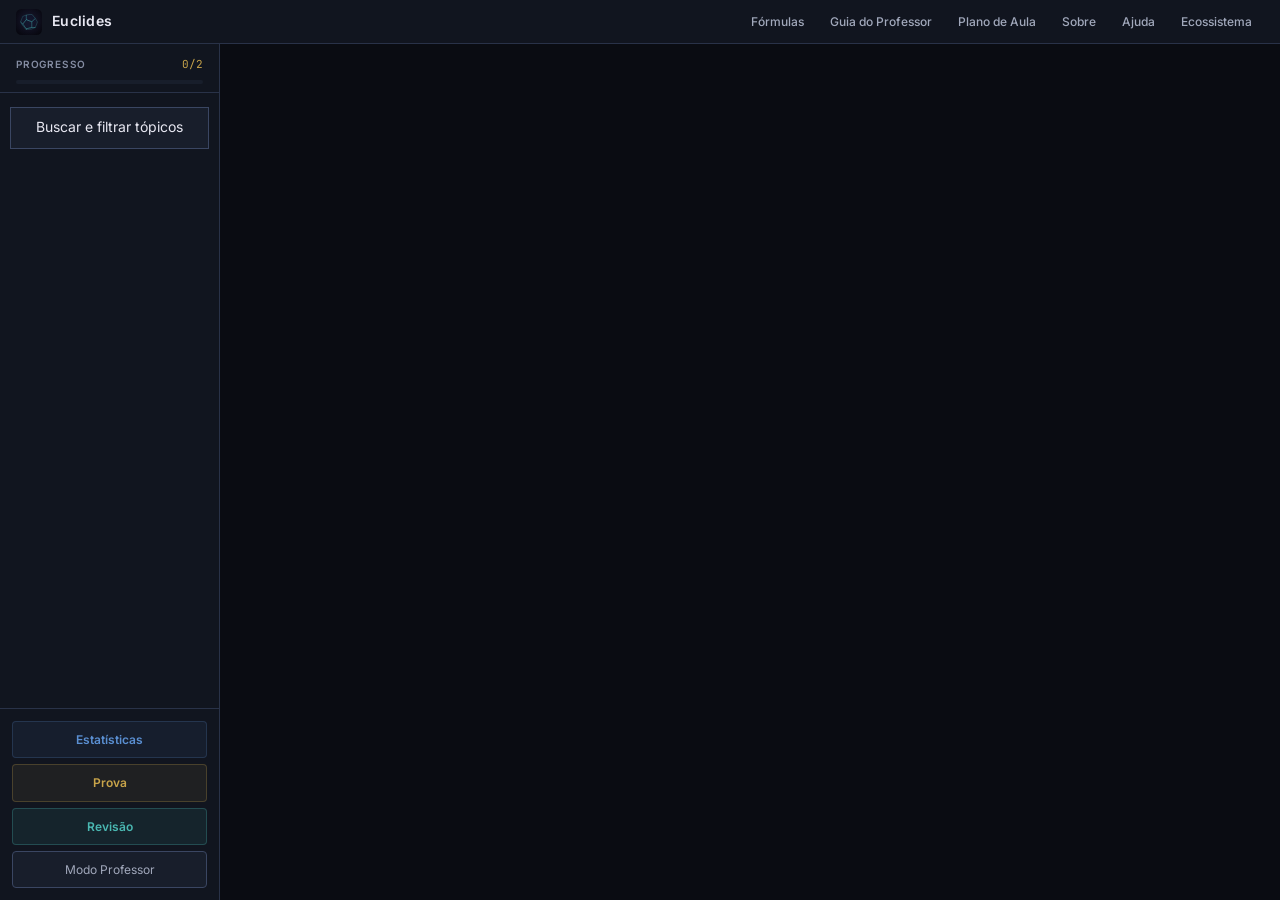
==== commit 8f693597: "feat: add responsive geometric laboratory shell" ====
--- a/index.html
+++ b/index.html
@@ -6,17 +6,17 @@
   <title>Euclides</title>
   <link rel="preconnect" href="https://fonts.googleapis.com"/>
   <link href="https://fonts.googleapis.com/css2?family=Inter:wght@400;500;600&family=JetBrains+Mono:wght@400;500&display=swap" rel="stylesheet"/>
-  <link rel="stylesheet" href="style.css"/>
+  <link rel="stylesheet" href="style.css?v=5.0"/>
   <link rel="icon" type="image/svg+xml" href="icon.svg"/>
   <link rel="manifest" href="manifest.json"/>
 </head>
 <body>
   <!-- ── Top bar ─────────────────────────────────────────────────── -->
   <header id="topbar">
-    <div id="topbar-brand">
+    <button id="topbar-brand" onclick="Router.navigate('')" aria-label="Ir para o início">
       <img src="icon.svg" class="logo-mark" alt="Euclides"/>
       <span class="logo-text">Euclides</span>
-    </div>
+    </button>
     <nav id="topbar-nav">
       <a class="topbar-tab" href="formulas.html">Fórmulas</a>
       <a class="topbar-tab" href="guia-professor.html">Guia do Professor</a>
@@ -24,6 +24,7 @@
       <button class="topbar-tab" onclick="TopPanel.open('sobre')">Sobre</button>
       <button class="topbar-tab" onclick="TopPanel.open('ajuda')">Ajuda</button>
       <button class="topbar-tab" onclick="TopPanel.open('ecossistema')">Ecossistema</button>
+      <button class="topbar-tab topbar-menu-button" onclick="TopPanel.open('mais')">Menu</button>
     </nav>
   </header>
 
@@ -52,6 +53,14 @@
     <div id="sidebar-overlay" onclick="Sidebar.close()"></div>
   </div>
 
+  <nav id="mobile-nav" aria-label="Navegação principal">
+    <button data-route="home" onclick="Router.navigate('')"><span aria-hidden="true">⌂</span><span>Início</span></button>
+    <button data-route="catalog" onclick="Router.navigate('catalog')"><span aria-hidden="true">⌕</span><span>Explorar</span></button>
+    <button data-route="practice" onclick="Router.navigate('practice')"><span aria-hidden="true">△</span><span>Praticar</span></button>
+    <button data-route="progress" onclick="Router.navigate('progress')"><span aria-hidden="true">↗</span><span>Progresso</span></button>
+    <button data-route="more" onclick="TopPanel.open('mais')"><span aria-hidden="true">•••</span><span>Mais</span></button>
+  </nav>
+
   <!-- ── Top panel modals ──────────────────────────────────────────── -->
   <div id="tpanel-overlay" onclick="TopPanel.close()"></div>
   <div id="tpanel" role="dialog" aria-modal="true">
@@ -61,137 +70,47 @@
     </div>
     <div id="tpanel-body"></div>
   </div>
-  <script src="js/progress.js"></script>
-  <script src="js/ui.js"></script>
-  <script src="js/renderer.js"></script>
-  <script src="math/rng.js"></script>
+  <script src="js/progress.js?v=5.0"></script>
+  <script src="js/ui.js?v=5.0"></script>
+  <script src="js/renderer.js?v=5.0"></script>
+  <script src="math/rng.js?v=5.0"></script>
   <script>window.MathGenerators = {};</script>
-  <script src="math/generators/efI.js"></script>
-  <script src="math/generators/efII.js"></script>
-  <script src="math/generators/algebra.js"></script>
-  <script src="math/generators/functions.js"></script>
-  <script src="math/generators/geometry.js"></script>
-  <script src="math/generators/trig.js"></script>
-  <script src="math/generators/prob.js"></script>
-  <script src="math/generators/matrices_logic.js"></script>
-  <script src="math/generators/calculus_adv.js"></script>
-  <script src="math/generators/calc_I.js"></script>
-  <script src="math/generators/calc_II.js"></script>
-  <script src="math/generators/calc_III.js"></script>
-  <script src="math/generators/lin_alg.js"></script>
-  <script src="math/generators/ode_prob.js"></script>
-  <script src="math/generators/numeric_transforms.js"></script>
-  <script src="math/generators/lin_alg_adv.js"></script>
-  <script src="math/generators/batch3.js"></script>
-  <script src="math/generators/batch4.js"></script>
-  <script src="math/fallback.js"></script>
-  <script src="js/wasm-loader.js"></script>
-  <script src="js/teacher.js"></script>
-  <script src="js/router.js"></script>
-
-  <!-- Fundamental I (3) -->
-  <script src="modules/arithmetic.js"></script>
-  <script src="modules/geometry.js"></script>
-  <script src="modules/rationals.js"></script>
-
-  <!-- Fundamental II (13) -->
-  <script src="modules/algebraic.js"></script>
-  <script src="modules/angles.js"></script>
-  <script src="modules/decimals.js"></script>
-  <script src="modules/equations1.js"></script>
-  <script src="modules/fractions.js"></script>
-  <script src="modules/integers.js"></script>
-  <script src="modules/measures.js"></script>
-  <script src="modules/mmc_mdc.js"></script>
-  <script src="modules/powers.js"></script>
-  <script src="modules/ratio.js"></script>
-  <script src="modules/similarity.js"></script>
-  <script src="modules/spatial.js"></script>
-  <script src="modules/systems.js"></script>
-
-  <!-- Ensino Médio (31) -->
-  <script src="modules/analytic_geo.js"></script>
-  <script src="modules/binomial.js"></script>
-  <script src="modules/calculus.js"></script>
-  <script src="modules/cartesian.js"></script>
-  <script src="modules/combinatorics.js"></script>
-  <script src="modules/complex.js"></script>
-  <script src="modules/conics.js"></script>
-  <script src="modules/dataanalysis.js"></script>
-  <script src="modules/equations2.js"></script>
-  <script src="modules/exponential.js"></script>
-  <script src="modules/factoring.js"></script>
-  <script src="modules/finance.js"></script>
-  <script src="modules/functions.js"></script>
-  <script src="modules/inequalities.js"></script>
-  <script src="modules/inverse_func.js"></script>
-  <script src="modules/logarithms.js"></script>
-  <script src="modules/logic.js"></script>
-  <script src="modules/matrices.js"></script>
-  <script src="modules/modular.js"></script>
-  <script src="modules/nonlinear.js"></script>
-  <script src="modules/polynomials.js"></script>
-  <script src="modules/prob_advanced.js"></script>
-  <script src="modules/probability.js"></script>
-  <script src="modules/progressions.js"></script>
-  <script src="modules/real_numbers.js"></script>
-  <script src="modules/series.js"></script>
-  <script src="modules/statistics.js"></script>
-  <script src="modules/trig.js"></script>
-  <script src="modules/trig_circle.js"></script>
-  <script src="modules/trig_graphs.js"></script>
-  <script src="modules/vectors.js"></script>
-
-  <!-- Ensino Superior (32) -->
-  <script src="modules/calc_limits.js"></script>
-  <script src="modules/derivatives.js"></script>
-  <script src="modules/curve_analysis.js"></script>
-  <script src="modules/optimization.js"></script>
-  <script src="modules/integrals.js"></script>
-  <script src="modules/definite_integrals.js"></script>
-  <script src="modules/series_calc.js"></script>
-  <script src="modules/partial_deriv.js"></script>
-  <script src="modules/multiple_integrals.js"></script>
-  <script src="modules/vector_calc.js"></script>
-  <script src="modules/gauss_elim.js"></script>
-  <script src="modules/vector_spaces.js"></script>
-  <script src="modules/lin_transformations.js"></script>
-  <script src="modules/eigenvalues_adv.js"></script>
-  <script src="modules/ode_first.js"></script>
-  <script src="modules/ode_second.js"></script>
-  <script src="modules/distributions.js"></script>
-  <script src="modules/inference.js"></script>
-  <script src="modules/regression.js"></script>
-  <script src="modules/newton_raphson.js"></script>
-  <script src="modules/numeric_integ.js"></script>
-  <script src="modules/euler_method.js"></script>
-  <script src="modules/gram_schmidt.js"></script>
-  <script src="modules/lu_factoring.js"></script>
-  <script src="modules/quadratic_forms.js"></script>
-  <script src="modules/laplace.js"></script>
-  <script src="modules/fourier_series.js"></script>
-  <script src="modules/lagrange.js"></script>
-  <script src="modules/linear_prog.js"></script>
-  <script src="modules/markov.js"></script>
-  <script src="modules/graph_theory.js"></script>
-  <script src="modules/heat_eq.js"></script>
-  <script src="modules/complex_var.js"></script>
-  <script src="modules/runge_kutta.js"></script>
-  <script src="modules/wave_eq.js"></script>
-  <script src="modules/interpolation.js"></script>
-  <script src="modules/ode_systems.js"></script>
-
-  <script src="js/stats.js"></script>
-  <script src="js/sidebar.js"></script>
-  <script src="js/anim.js"></script>
-  <script src="js/review.js"></script>
-  <script src="js/completion.js"></script>
-  <script src="js/exam.js"></script>
-  <script src="js/main.js"></script>
+  <script src="math/generators/efI.js?v=5.0"></script>
+  <script src="math/generators/efII.js?v=5.0"></script>
+  <script src="math/generators/algebra.js?v=5.0"></script>
+  <script src="math/generators/functions.js?v=5.0"></script>
+  <script src="math/generators/geometry.js?v=5.0"></script>
+  <script src="math/generators/trig.js?v=5.0"></script>
+  <script src="math/generators/prob.js?v=5.0"></script>
+  <script src="math/generators/matrices_logic.js?v=5.0"></script>
+  <script src="math/generators/calculus_adv.js?v=5.0"></script>
+  <script src="math/generators/calc_I.js?v=5.0"></script>
+  <script src="math/generators/calc_II.js?v=5.0"></script>
+  <script src="math/generators/calc_III.js?v=5.0"></script>
+  <script src="math/generators/lin_alg.js?v=5.0"></script>
+  <script src="math/generators/ode_prob.js?v=5.0"></script>
+  <script src="math/generators/numeric_transforms.js?v=5.0"></script>
+  <script src="math/generators/lin_alg_adv.js?v=5.0"></script>
+  <script src="math/generators/batch3.js?v=5.0"></script>
+  <script src="math/generators/batch4.js?v=5.0"></script>
+  <script src="math/fallback.js?v=5.0"></script>
+  <script src="js/task-engine.js?v=5.0"></script>
+  <script src="js/wasm-loader.js?v=5.0"></script>
+  <script src="js/teacher.js?v=5.0"></script>
+  <script src="js/router.js?v=5.0"></script>
+
+  <script src="js/stats.js?v=5.0"></script>
+  <script src="js/sidebar.js?v=5.0"></script>
+  <script src="js/anim.js?v=5.0"></script>
+  <script src="js/review.js?v=5.0"></script>
+  <script src="js/completion.js?v=5.0"></script>
+  <script src="js/exam.js?v=5.0"></script>
+  <script src="js/main.js?v=5.0"></script>
   <script>
   /* ── TopPanel — modal controller ──────────────────────────────── */
   var TopPanel = (function () {
     var _current = null;
+    var _trigger = null;
 
     var _content = {
       sobre: {
@@ -248,6 +167,18 @@
           '<a class="eco-link" href="https://luddevergard3n.github.io/archimedes/" target="_blank" rel="noopener">' +
             '<div><div class="eco-link-name">Archimedes</div><div class="eco-link-desc">F\u00edsica</div></div>' +
           '</a>'
+      },
+      mais: {
+        title: 'Mais opções',
+        html:
+          '<nav class="more-menu">' +
+            '<a href="formulas.html">Referência de fórmulas</a>' +
+            '<a href="guia-professor.html">Guia do Professor</a>' +
+            '<a href="plano-aula.html">Plano de Aula</a>' +
+            '<button onclick="TopPanel.open(\'sobre\')">Sobre o Euclides</button>' +
+            '<button onclick="TopPanel.open(\'ajuda\')">Ajuda</button>' +
+            '<button onclick="TopPanel.open(\'ecossistema\')">Ecossistema</button>' +
+          '</nav>'
       }
     };
 
@@ -255,6 +186,8 @@
       if (_current === key) { close(); return; }
       _current = key;
       var c = _content[key];
+      if (!c) return;
+      _trigger = document.activeElement;
       document.getElementById('tpanel-title').textContent = c.title;
       document.getElementById('tpanel-body').innerHTML = c.html;
       document.getElementById('tpanel').classList.add('open');
@@ -262,6 +195,7 @@
       document.querySelectorAll('.topbar-tab').forEach(function (b) {
         b.classList.toggle('active', b.textContent.toLowerCase().replace('\u00e9','e') === key);
       });
+      document.getElementById('tpanel-close').focus();
     }
 
     function close() {
@@ -271,10 +205,20 @@
       document.querySelectorAll('.topbar-tab').forEach(function (b) {
         b.classList.remove('active');
       });
+      if (_trigger && typeof _trigger.focus === 'function') _trigger.focus();
+      _trigger = null;
     }
 
     document.addEventListener('keydown', function (e) {
       if (e.key === 'Escape') close();
+      if (e.key === 'Tab' && _current) {
+        var panel = document.getElementById('tpanel');
+        var focusable = panel.querySelectorAll('a[href],button:not([disabled]),input:not([disabled]),select:not([disabled])');
+        if (!focusable.length) return;
+        var first = focusable[0], last = focusable[focusable.length - 1];
+        if (e.shiftKey && document.activeElement === first) { e.preventDefault(); last.focus(); }
+        else if (!e.shiftKey && document.activeElement === last) { e.preventDefault(); first.focus(); }
+      }
     });
 
     return { open: open, close: close };
--- a/style.css
+++ b/style.css
@@ -6,15 +6,16 @@
 
 /* ── Tokens ─────────────────────────────────────────────────────── */
 :root {
-  --bg:          #0c0c10;
-  --surface:     #13131c;
-  --surface-2:   #1a1a28;
-  --border:      #22223a;
-  --border-2:    #2e2e4a;
+  --bg:          #0a0c12;
+  --surface:     #11151f;
+  --surface-2:   #181e2b;
+  --surface-3:   #20283a;
+  --border:      #293248;
+  --border-2:    #3a4662;
 
   --text:        #e8e8f2;
-  --text-muted:  #72728c;
-  --text-dim:    #3e3e58;
+  --text-muted:  #a1a8bb;
+  --text-dim:    #858da3;
 
   --gold:        #c8a44a;    /* primary accent */
   --gold-light:  #e0bb6a;
@@ -66,6 +67,10 @@
   display: flex;
   align-items: center;
   gap: 10px;
+  border: 0;
+  background: transparent;
+  cursor: pointer;
+  font-family: inherit;
 }
 
 #topbar-brand .logo-mark {
@@ -2118,3 +2123,234 @@
   #sidebar-footer { padding: 10px; }
   #sidebar-footer button { font-size: 11px; padding: 7px; }
 }
+
+/* ================================================================
+   Euclides 5 — geometric laboratory layer
+   ================================================================ */
+
+button, input, select { font: inherit; }
+button:focus-visible, a:focus-visible, input:focus-visible, select:focus-visible {
+  outline: 3px solid var(--gold-light);
+  outline-offset: 3px;
+}
+
+.eyebrow {
+  color: var(--gold-light);
+  font-family: var(--font-mono);
+  font-size: 11px;
+  font-weight: 600;
+  letter-spacing: .12em;
+  text-transform: uppercase;
+}
+
+.home-v5, .catalog-screen {
+  min-height: 100%;
+  padding: clamp(24px, 4vw, 64px);
+  background:
+    linear-gradient(rgba(90,143,210,.035) 1px, transparent 1px),
+    linear-gradient(90deg, rgba(90,143,210,.035) 1px, transparent 1px),
+    radial-gradient(circle at 78% 8%, rgba(74,184,178,.08), transparent 34%);
+  background-size: 28px 28px, 28px 28px, auto;
+}
+
+.lab-hero {
+  max-width: 1240px;
+  margin: 0 auto 38px;
+  display: grid;
+  grid-template-columns: minmax(0, .9fr) minmax(420px, 1.1fr);
+  gap: clamp(32px, 5vw, 72px);
+  align-items: center;
+}
+
+.hero-copy h1 {
+  max-width: 690px;
+  margin: 14px 0 18px;
+  font-family: var(--font-mono);
+  font-size: clamp(38px, 5vw, 72px);
+  line-height: .98;
+  letter-spacing: -.055em;
+}
+.hero-copy h1 span { color: var(--teal); }
+.hero-copy > p:not(.eyebrow) { max-width: 610px; color: var(--text-muted); font-size: 16px; line-height: 1.75; }
+.hero-actions { display: flex; flex-wrap: wrap; gap: 12px; margin-top: 28px; }
+
+.hero-visual {
+  position: relative;
+  overflow: hidden;
+  min-height: 360px;
+  border: 1px solid var(--border-2);
+  background: rgba(12,16,25,.9);
+  box-shadow: 0 24px 70px rgba(0,0,0,.32);
+}
+.hero-visual::before, .hero-visual::after {
+  content: '';
+  position: absolute;
+  width: 12px;
+  height: 12px;
+  border-color: var(--gold);
+}
+.hero-visual::before { left: 10px; top: 10px; border-left: 1px solid; border-top: 1px solid; }
+.hero-visual::after { right: 10px; bottom: 10px; border-right: 1px solid; border-bottom: 1px solid; }
+.hero-visual svg { display: block; width: 100%; height: auto; color: var(--blue); }
+.hero-visual .axis { stroke: var(--text-dim); stroke-width: 1.5; }
+.hero-visual .curve { fill: none; stroke: var(--teal); stroke-width: 4; }
+.hero-visual .secant { fill: none; stroke: var(--gold); stroke-width: 2; stroke-dasharray: 8 7; }
+.hero-visual circle { fill: var(--gold-light); stroke: var(--bg); stroke-width: 3; }
+.hero-visual text { fill: var(--text); font: 13px var(--font-mono); }
+.visual-readout { position: absolute; right: 18px; bottom: 18px; padding: 10px 14px; border: 1px solid var(--border-2); background: rgba(17,21,31,.9); }
+.visual-readout span, .visual-readout strong { display: block; font-family: var(--font-mono); }
+.visual-readout span { color: var(--gold); font-size: 16px; }
+.visual-readout strong { color: var(--text-muted); font-size: 10px; letter-spacing: .08em; text-transform: uppercase; }
+
+.home-search, .home-grid, .home-section, .path-grid { max-width: 1240px; margin-left: auto; margin-right: auto; }
+.home-search { padding: 22px; border: 1px solid var(--border); background: rgba(17,21,31,.86); }
+.home-search label { display: block; margin-bottom: 10px; color: var(--text); font-weight: 600; }
+.search-field { display: flex; min-width: 0; }
+.search-field input {
+  width: 100%;
+  min-width: 0;
+  min-height: 46px;
+  padding: 0 14px;
+  border: 1px solid var(--border-2);
+  background: var(--bg);
+  color: var(--text);
+}
+.search-field button { min-height: 46px; padding: 0 20px; border: 1px solid var(--gold); background: var(--gold); color: #111; font-weight: 700; cursor: pointer; }
+
+.home-grid { display: grid; grid-template-columns: 1.5fr .8fr; gap: 18px; margin-top: 18px; }
+.continue-card, .progress-card { min-height: 190px; padding: 28px; border: 1px solid var(--border); background: linear-gradient(145deg, var(--surface-2), var(--surface)); }
+.continue-card h2, .progress-card h2 { margin: 8px 0; font: 500 clamp(22px,3vw,34px) var(--font-mono); }
+.continue-card p:not(.eyebrow), .progress-card p:not(.eyebrow) { color: var(--text-muted); }
+.continue-card .btn { margin-top: 22px; }
+.progress-numbers { display: grid; grid-template-columns: auto 1fr; align-items: baseline; gap: 2px 12px; margin: 16px 0; }
+.progress-numbers strong { color: var(--teal); font: 500 28px var(--font-mono); }
+.progress-numbers span { color: var(--text-muted); }
+
+.home-section { margin-top: 48px; }
+.section-heading { display: flex; align-items: end; justify-content: space-between; gap: 24px; margin-bottom: 18px; }
+.section-heading h2, .page-header h1 { margin-top: 6px; font: 500 clamp(28px,4vw,44px) var(--font-mono); }
+.text-action { border: 0; background: none; color: var(--teal); cursor: pointer; text-decoration: underline; text-underline-offset: 4px; }
+
+.catalog-grid { display: grid; grid-template-columns: repeat(4, minmax(0, 1fr)); gap: 14px; }
+.catalog-card { min-width: 0; padding: 20px; border: 1px solid var(--border); background: rgba(17,21,31,.92); transition: transform .16s ease, border-color .16s ease; }
+.catalog-card:hover { transform: translateY(-3px); border-color: var(--border-2); }
+.catalog-card-top { display: flex; justify-content: space-between; align-items: start; margin-bottom: 22px; }
+.topic-symbol { display: grid; place-items: center; width: 46px; height: 46px; border: 1px solid rgba(74,184,178,.45); color: var(--teal); font: 500 16px var(--font-mono); background: rgba(74,184,178,.08); }
+.catalog-card h3 { margin: 8px 0 14px; font: 500 18px var(--font-mono); line-height: 1.3; }
+.card-meta { min-height: 38px; color: var(--text-muted); font-size: 12px; }
+.card-action { width: 100%; min-height: 42px; margin-top: 16px; border: 1px solid var(--border-2); background: var(--surface-2); color: var(--text); cursor: pointer; }
+.card-action:hover { border-color: var(--gold); color: var(--gold-light); }
+.icon-btn { display: inline-grid; place-items: center; width: 44px; height: 44px; border: 1px solid transparent; background: transparent; color: var(--text-muted); cursor: pointer; font-size: 22px; }
+.icon-btn.selected { color: var(--gold); border-color: rgba(200,164,74,.35); background: var(--gold-dim); }
+
+.path-grid { display: grid; grid-template-columns: repeat(3, 1fr); gap: 12px; margin-top: 44px; padding-bottom: 30px; }
+.path-card { min-height: 132px; padding: 20px; display: grid; grid-template-columns: auto 1fr; align-content: center; gap: 4px 16px; text-align: left; border: 1px solid var(--border); background: var(--surface); color: var(--text); cursor: pointer; }
+.path-card:hover { border-color: var(--teal); background: var(--surface-2); }
+.path-number { grid-row: span 2; color: var(--text-dim); font: 13px var(--font-mono); }
+.path-card strong { font: 500 17px var(--font-mono); }
+.path-card span:last-child { color: var(--text-muted); font-size: 12px; }
+
+.page-header { max-width: 820px; margin: 0 0 28px; }
+.page-header > p:last-child { margin-top: 12px; color: var(--text-muted); font-size: 16px; }
+.catalog-toolbar { display: grid; grid-template-columns: minmax(260px, 1fr) 180px 210px auto; gap: 10px; margin-bottom: 14px; }
+.catalog-toolbar select { min-height: 46px; padding: 0 12px; border: 1px solid var(--border-2); background: var(--surface); color: var(--text); }
+.catalog-summary { margin-bottom: 18px; color: var(--text-muted); font: 12px var(--font-mono); }
+.catalog-screen .catalog-grid { grid-template-columns: repeat(auto-fill, minmax(230px, 1fr)); }
+
+.loading-state, .empty-state { min-height: 60vh; display: grid; place-content: center; justify-items: center; gap: 14px; padding: 36px; text-align: center; color: var(--text-muted); }
+.loading-geometry { width: 46px; height: 46px; border: 2px solid var(--border-2); border-top-color: var(--gold); transform: rotate(45deg); animation: lab-spin 1s linear infinite; }
+.empty-state { grid-column: 1 / -1; border: 1px dashed var(--border-2); }
+.empty-state h2 { color: var(--text); font: 500 22px var(--font-mono); }
+.nav-catalog { width: calc(100% - 20px); min-height: 42px; margin: 6px 10px 10px; border: 1px solid var(--border-2); background: var(--surface-2); color: var(--text); cursor: pointer; }
+.nav-symbol { width: 22px; text-align: center; color: var(--gold); font: 11px var(--font-mono); }
+
+#mobile-nav { display: none; }
+.more-menu { display: grid; gap: 6px; }
+.more-menu a, .more-menu button { display: block; width: 100%; min-height: 44px; padding: 11px 12px; border: 1px solid var(--border); background: var(--surface-2); color: var(--text); text-align: left; text-decoration: none; cursor: pointer; }
+.topbar-menu-button { display: none; }
+
+.phase-step { min-height: 40px; border: 0; }
+.breadcrumb button { border: 0; background: transparent; color: inherit; cursor: pointer; }
+
+@keyframes lab-spin { to { transform: rotate(405deg); } }
+
+@media (max-width: 980px) {
+  .lab-hero { grid-template-columns: 1fr; }
+  .hero-visual { min-height: 0; max-width: 720px; }
+  .catalog-grid { grid-template-columns: repeat(2, minmax(0, 1fr)); }
+  .catalog-toolbar { grid-template-columns: 1fr 1fr; }
+  .catalog-toolbar .search-field { grid-column: 1 / -1; }
+}
+
+@media (max-width: 720px) {
+  html, body { width: 100%; max-width: 100%; overflow: hidden; }
+  #topbar { height: 52px; padding: 0 14px; }
+  #topbar-nav .topbar-tab:not(.topbar-menu-button) { display: none; }
+  .topbar-menu-button { display: inline-flex; min-height: 44px; }
+  #app { min-width: 0; }
+  #main { min-width: 0; padding-bottom: 66px; }
+  #mobile-bar { display: none; }
+  #view { width: 100%; max-width: 100%; overflow-x: hidden; }
+  #sidebar { top: 52px; height: calc(100% - 52px - 66px); width: min(88vw, 320px); }
+  #mobile-nav {
+    position: fixed;
+    z-index: 300;
+    left: 0;
+    right: 0;
+    bottom: 0;
+    display: grid;
+    grid-template-columns: repeat(5, 1fr);
+    min-height: 66px;
+    padding-bottom: env(safe-area-inset-bottom);
+    border-top: 1px solid var(--border-2);
+    background: rgba(17,21,31,.97);
+  }
+  #mobile-nav button { min-width: 0; min-height: 58px; display: grid; place-content: center; gap: 2px; border: 0; border-top: 2px solid transparent; background: transparent; color: var(--text-muted); font-size: 10px; cursor: pointer; }
+  #mobile-nav button span:first-child { color: var(--text-dim); font: 18px var(--font-mono); }
+  #mobile-nav button.active { color: var(--text); border-top-color: var(--gold); background: var(--gold-dim); }
+  #mobile-nav button.active span:first-child { color: var(--gold); }
+  #tpanel { top: 52px; bottom: 66px; max-height: none; }
+
+  .home-v5, .catalog-screen { padding: 24px 16px 38px; }
+  .lab-hero { gap: 28px; margin-bottom: 24px; }
+  .hero-copy h1 { font-size: clamp(36px, 12vw, 52px); }
+  .hero-copy > p:not(.eyebrow) { font-size: 15px; }
+  .hero-actions { display: grid; }
+  .hero-actions .btn { width: 100%; min-height: 48px; }
+  .hero-visual { min-height: 230px; }
+  .hero-visual svg { min-width: 350px; transform: translateX(-25px); }
+  .home-search { padding: 16px; }
+  .search-field { display: grid; grid-template-columns: minmax(0, 1fr) auto; }
+  .search-field button { padding: 0 14px; }
+  .home-grid { grid-template-columns: 1fr; }
+  .continue-card, .progress-card { min-height: 0; padding: 22px; }
+  .section-heading { align-items: start; }
+  .catalog-grid, .catalog-screen .catalog-grid { grid-template-columns: 1fr; }
+  .catalog-card { display: grid; grid-template-columns: auto 1fr; column-gap: 16px; }
+  .catalog-card-top { grid-row: span 4; display: block; }
+  .catalog-card-top .icon-btn { margin-top: 10px; }
+  .catalog-card .eyebrow, .catalog-card h3, .catalog-card .card-meta, .catalog-card .card-action { grid-column: 2; }
+  .path-grid { grid-template-columns: 1fr; }
+  .path-card { min-height: 96px; }
+  .catalog-toolbar { grid-template-columns: 1fr; }
+  .catalog-toolbar .search-field { grid-column: auto; }
+
+  .topic-screen { grid-template-columns: minmax(0, 1fr); width: 100%; }
+  .topic-canvas-panel { display: block; width: 100%; max-width: 100%; min-width: 0; order: -1; }
+  .topic-canvas-panel canvas, #canvas-panel canvas, canvas.math-canvas { display: block; max-width: 100%; width: 100% !important; height: auto !important; touch-action: pan-y; }
+  .topic-content { min-width: 0; overflow-wrap: anywhere; }
+  .phase-bar { overflow-x: auto; flex-wrap: nowrap; scrollbar-width: none; }
+  .phase-step { flex: 1 0 auto; min-height: 44px; }
+}
+
+@media (max-width: 390px) {
+  .home-v5, .catalog-screen { padding-left: 12px; padding-right: 12px; }
+  .hero-visual { min-height: 210px; }
+  .section-heading { display: block; }
+  .section-heading .text-action { margin-top: 10px; }
+  .catalog-card { padding: 16px; }
+}
+
+@media (prefers-reduced-motion: reduce) {
+  *, *::before, *::after { scroll-behavior: auto !important; animation-duration: .001ms !important; animation-iteration-count: 1 !important; transition-duration: .001ms !important; }
+}
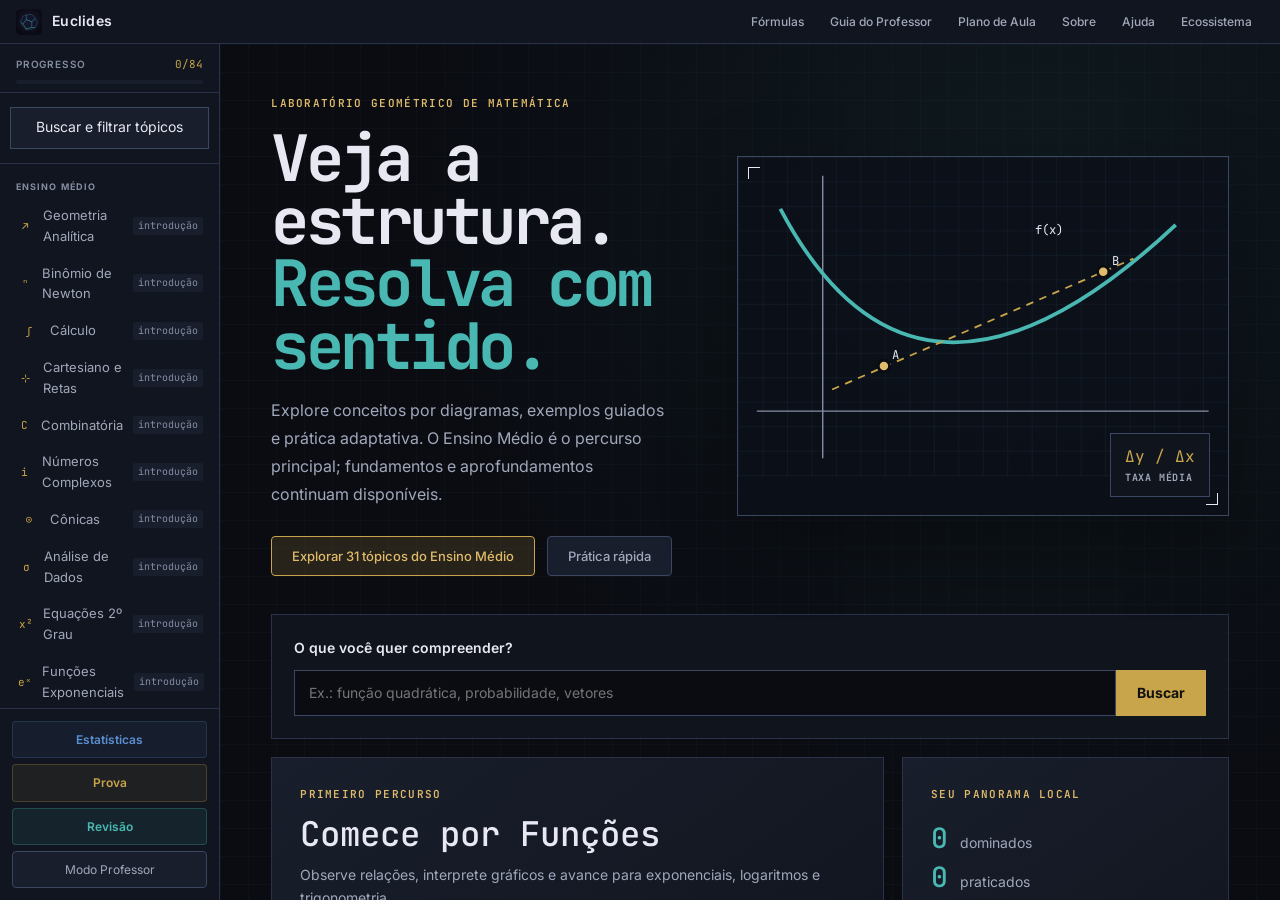
==== commit 862b9c5d: "feat: complete responsive laboratory experience" ====
--- a/index.html
+++ b/index.html
@@ -6,7 +6,7 @@
   <title>Euclides</title>
   <link rel="preconnect" href="https://fonts.googleapis.com"/>
   <link href="https://fonts.googleapis.com/css2?family=Inter:wght@400;500;600&family=JetBrains+Mono:wght@400;500&display=swap" rel="stylesheet"/>
-  <link rel="stylesheet" href="style.css?v=5.0"/>
+  <link rel="stylesheet" href="style.css?v=5.0.1"/>
   <link rel="icon" type="image/svg+xml" href="icon.svg"/>
   <link rel="manifest" href="manifest.json"/>
 </head>
@@ -70,42 +70,25 @@
     </div>
     <div id="tpanel-body"></div>
   </div>
-  <script src="js/progress.js?v=5.0"></script>
-  <script src="js/ui.js?v=5.0"></script>
-  <script src="js/renderer.js?v=5.0"></script>
-  <script src="math/rng.js?v=5.0"></script>
+  <script src="js/progress.js?v=5.0.1"></script>
+  <script src="js/ui.js?v=5.0.1"></script>
+  <script src="js/renderer.js?v=5.0.1"></script>
+  <script src="math/rng.js?v=5.0.1"></script>
   <script>window.MathGenerators = {};</script>
-  <script src="math/generators/efI.js?v=5.0"></script>
-  <script src="math/generators/efII.js?v=5.0"></script>
-  <script src="math/generators/algebra.js?v=5.0"></script>
-  <script src="math/generators/functions.js?v=5.0"></script>
-  <script src="math/generators/geometry.js?v=5.0"></script>
-  <script src="math/generators/trig.js?v=5.0"></script>
-  <script src="math/generators/prob.js?v=5.0"></script>
-  <script src="math/generators/matrices_logic.js?v=5.0"></script>
-  <script src="math/generators/calculus_adv.js?v=5.0"></script>
-  <script src="math/generators/calc_I.js?v=5.0"></script>
-  <script src="math/generators/calc_II.js?v=5.0"></script>
-  <script src="math/generators/calc_III.js?v=5.0"></script>
-  <script src="math/generators/lin_alg.js?v=5.0"></script>
-  <script src="math/generators/ode_prob.js?v=5.0"></script>
-  <script src="math/generators/numeric_transforms.js?v=5.0"></script>
-  <script src="math/generators/lin_alg_adv.js?v=5.0"></script>
-  <script src="math/generators/batch3.js?v=5.0"></script>
-  <script src="math/generators/batch4.js?v=5.0"></script>
-  <script src="math/fallback.js?v=5.0"></script>
-  <script src="js/task-engine.js?v=5.0"></script>
-  <script src="js/wasm-loader.js?v=5.0"></script>
-  <script src="js/teacher.js?v=5.0"></script>
-  <script src="js/router.js?v=5.0"></script>
-
-  <script src="js/stats.js?v=5.0"></script>
-  <script src="js/sidebar.js?v=5.0"></script>
-  <script src="js/anim.js?v=5.0"></script>
-  <script src="js/review.js?v=5.0"></script>
-  <script src="js/completion.js?v=5.0"></script>
-  <script src="js/exam.js?v=5.0"></script>
-  <script src="js/main.js?v=5.0"></script>
+  <script src="js/generator-loader.js?v=5.0.1"></script>
+  <script src="math/fallback.js?v=5.0.1"></script>
+  <script src="js/task-engine.js?v=5.0.1"></script>
+  <script src="js/wasm-loader.js?v=5.0.1"></script>
+  <script src="js/teacher.js?v=5.0.1"></script>
+  <script src="js/router.js?v=5.0.1"></script>
+
+  <script src="js/stats.js?v=5.0.1"></script>
+  <script src="js/sidebar.js?v=5.0.1"></script>
+  <script src="js/anim.js?v=5.0.1"></script>
+  <script src="js/review.js?v=5.0.1"></script>
+  <script src="js/completion.js?v=5.0.1"></script>
+  <script src="js/exam.js?v=5.0.1"></script>
+  <script src="js/main.js?v=5.0.1"></script>
   <script>
   /* ── TopPanel — modal controller ──────────────────────────────── */
   var TopPanel = (function () {
--- a/style.css
+++ b/style.css
@@ -975,6 +975,37 @@
   border: 1px solid var(--border);
 }
 
+.topic-contract {
+  margin: 14px 0 22px;
+  padding: 14px 16px;
+  border: 1px solid var(--border);
+  border-left: 3px solid var(--teal);
+  background: color-mix(in srgb, var(--surface) 88%, var(--teal) 12%);
+}
+.topic-contract-summary { display: flex; flex-wrap: wrap; gap: 8px; margin-bottom: 10px; }
+.topic-contract-summary span {
+  padding: 4px 8px;
+  border: 1px solid var(--border);
+  color: var(--text-dim);
+  font: 11px var(--font-mono);
+  text-transform: uppercase;
+  letter-spacing: .05em;
+}
+.topic-contract p { margin: 8px 0; }
+.topic-prerequisites { display: flex; flex-wrap: wrap; align-items: center; gap: 8px; }
+.topic-prerequisites button {
+  min-height: 36px;
+  padding: 6px 10px;
+  border: 1px solid var(--teal);
+  background: transparent;
+  color: var(--text);
+  cursor: pointer;
+}
+.topic-contract details { margin-top: 10px; }
+.topic-contract summary { min-height: 44px; display: flex; align-items: center; cursor: pointer; color: var(--teal); }
+.topic-contract li { margin: 6px 0; }
+.topic-contract li span { color: var(--text-dim); font-size: 12px; }
+
 /* ── Teacher mode ───────────────────────────────────────────────── */
 .teacher-screen {
   padding: var(--gap) 32px;
@@ -2258,6 +2289,10 @@
 .catalog-screen .catalog-grid { grid-template-columns: repeat(auto-fill, minmax(230px, 1fr)); }
 
 .loading-state, .empty-state { min-height: 60vh; display: grid; place-content: center; justify-items: center; gap: 14px; padding: 36px; text-align: center; color: var(--text-muted); }
+.exam-policy { color: var(--text-muted); font-size: 12px; }
+.exam-review { max-width: 420px; margin: 22px auto 0; padding: 16px 18px; border: 1px solid var(--border); background: var(--surface-2); text-align: left; }
+.exam-review ul { margin: 10px 0 0 18px; color: var(--text-muted); }
+.exam-review-clear { margin-top: 20px; color: var(--teal); }
 .loading-geometry { width: 46px; height: 46px; border: 2px solid var(--border-2); border-top-color: var(--gold); transform: rotate(45deg); animation: lab-spin 1s linear infinite; }
 .empty-state { grid-column: 1 / -1; border: 1px dashed var(--border-2); }
 .empty-state h2 { color: var(--text); font: 500 22px var(--font-mono); }
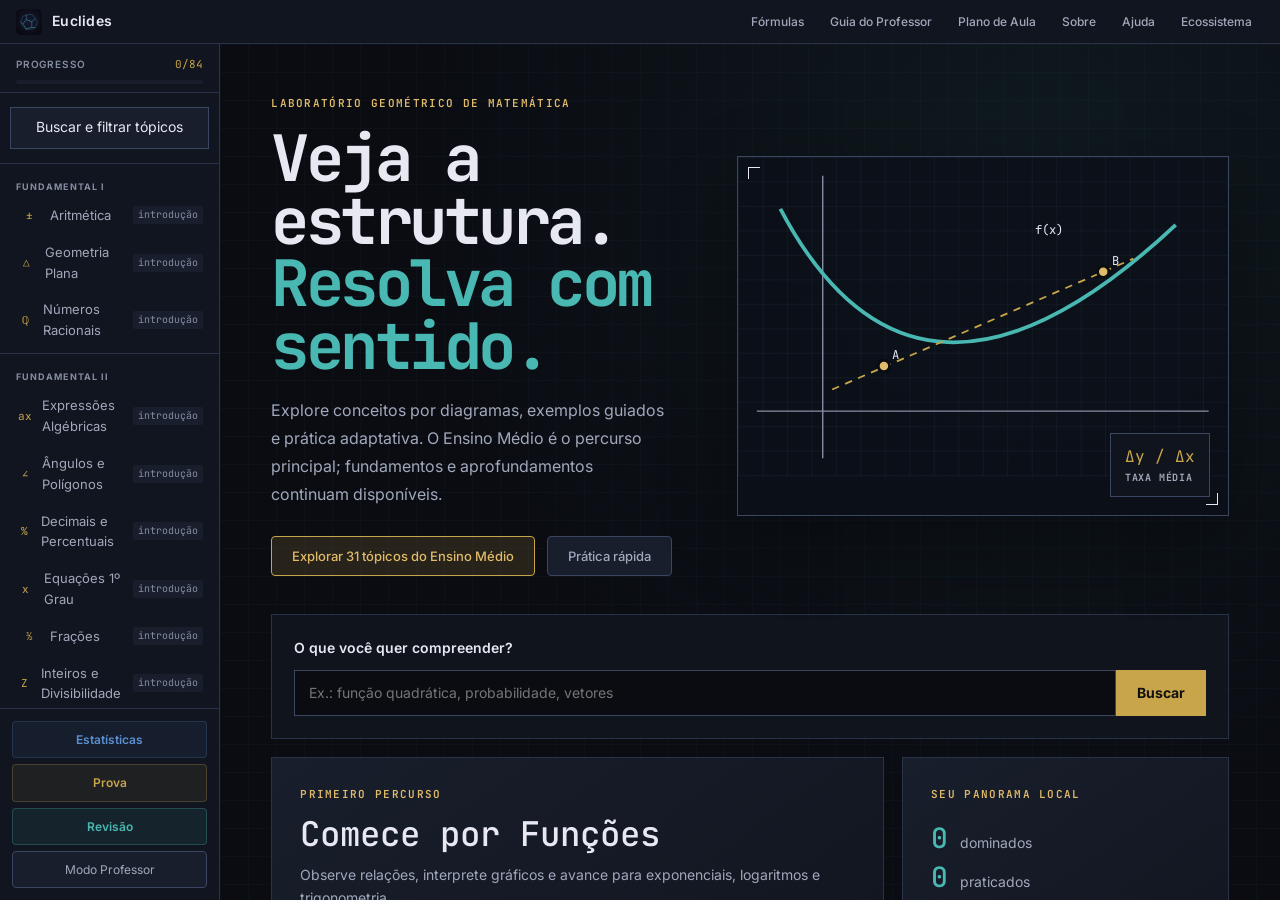
==== commit 21b3c023: "fix: order learning levels consistently" ====
--- a/index.html
+++ b/index.html
@@ -6,7 +6,7 @@
   <title>Euclides</title>
   <link rel="preconnect" href="https://fonts.googleapis.com"/>
   <link href="https://fonts.googleapis.com/css2?family=Inter:wght@400;500;600&family=JetBrains+Mono:wght@400;500&display=swap" rel="stylesheet"/>
-  <link rel="stylesheet" href="style.css?v=5.0.1"/>
+  <link rel="stylesheet" href="style.css?v=5.0.3"/>
   <link rel="icon" type="image/svg+xml" href="icon.svg"/>
   <link rel="manifest" href="manifest.json"/>
 </head>
@@ -70,25 +70,26 @@
     </div>
     <div id="tpanel-body"></div>
   </div>
-  <script src="js/progress.js?v=5.0.1"></script>
-  <script src="js/ui.js?v=5.0.1"></script>
-  <script src="js/renderer.js?v=5.0.1"></script>
-  <script src="math/rng.js?v=5.0.1"></script>
+  <script src="js/progress.js?v=5.0.3"></script>
+  <script src="js/ui.js?v=5.0.4"></script>
+  <script src="js/renderer.js?v=5.0.3"></script>
+  <script src="math/rng.js?v=5.0.3"></script>
   <script>window.MathGenerators = {};</script>
-  <script src="js/generator-loader.js?v=5.0.1"></script>
-  <script src="math/fallback.js?v=5.0.1"></script>
-  <script src="js/task-engine.js?v=5.0.1"></script>
-  <script src="js/wasm-loader.js?v=5.0.1"></script>
-  <script src="js/teacher.js?v=5.0.1"></script>
-  <script src="js/router.js?v=5.0.1"></script>
-
-  <script src="js/stats.js?v=5.0.1"></script>
-  <script src="js/sidebar.js?v=5.0.1"></script>
-  <script src="js/anim.js?v=5.0.1"></script>
-  <script src="js/review.js?v=5.0.1"></script>
-  <script src="js/completion.js?v=5.0.1"></script>
-  <script src="js/exam.js?v=5.0.1"></script>
-  <script src="js/main.js?v=5.0.1"></script>
+  <script src="js/generator-loader.js?v=5.0.3"></script>
+  <script src="math/fallback.js?v=5.0.3"></script>
+  <script src="js/task-engine.js?v=5.0.3"></script>
+  <script src="js/task-input.js?v=5.0.3"></script>
+  <script src="js/wasm-loader.js?v=5.0.3"></script>
+  <script src="js/teacher.js?v=5.0.3"></script>
+  <script src="js/router.js?v=5.0.3"></script>
+
+  <script src="js/stats.js?v=5.0.3"></script>
+  <script src="js/sidebar.js?v=5.0.3"></script>
+  <script src="js/anim.js?v=5.0.3"></script>
+  <script src="js/review.js?v=5.0.3"></script>
+  <script src="js/completion.js?v=5.0.3"></script>
+  <script src="js/exam.js?v=5.0.3"></script>
+  <script src="js/main.js?v=5.0.3"></script>
   <script>
   /* ── TopPanel — modal controller ──────────────────────────────── */
   var TopPanel = (function () {
--- a/style.css
+++ b/style.css
@@ -890,8 +890,36 @@
 }
 
 .answer-input:focus { border-color: var(--gold); }
-.answer-input.correct { border-color: var(--green); }
-.answer-input.wrong   { border-color: var(--red); }
+.answer-input.correct, .answer-row.correct .answer-input { border-color: var(--green); }
+.answer-input.wrong, .answer-row.wrong .answer-input { border-color: var(--red); }
+
+.task-choices {
+  display: grid;
+  grid-template-columns: repeat(2, minmax(0, 1fr));
+  gap: 10px;
+  margin: 0 0 18px;
+  padding: 0;
+  border: 0;
+}
+
+.task-choice {
+  display: flex;
+  align-items: center;
+  min-height: 44px;
+  padding: 10px 12px;
+  border: 1px solid var(--border);
+  border-radius: var(--radius);
+  background: var(--surface-2);
+  color: var(--text);
+  cursor: pointer;
+}
+
+.task-choice:has(input:checked) { border-color: var(--gold); background: var(--gold-dim); }
+.task-choice:has(input:focus-visible) { outline: 2px solid var(--gold-light); outline-offset: 2px; }
+.task-choice input { margin: 0 10px 0 0; accent-color: var(--gold); }
+.task-choices.correct .task-choice:has(input:checked) { border-color: var(--green); }
+.task-choices.wrong .task-choice:has(input:checked) { border-color: var(--red); }
+.task-choice:has(input:disabled) { cursor: default; }
 
 .feedback-line {
   font-size: 13px;
@@ -2123,6 +2151,7 @@
   .exercise-card { max-width: 100% !important; }
   .answer-row { flex-wrap: wrap; gap: 8px; }
   .answer-input { min-width: 120px; }
+  .task-choices { grid-template-columns: 1fr; }
 
   /* Hint boxes */
   .hint-box { padding: 10px 12px; }
